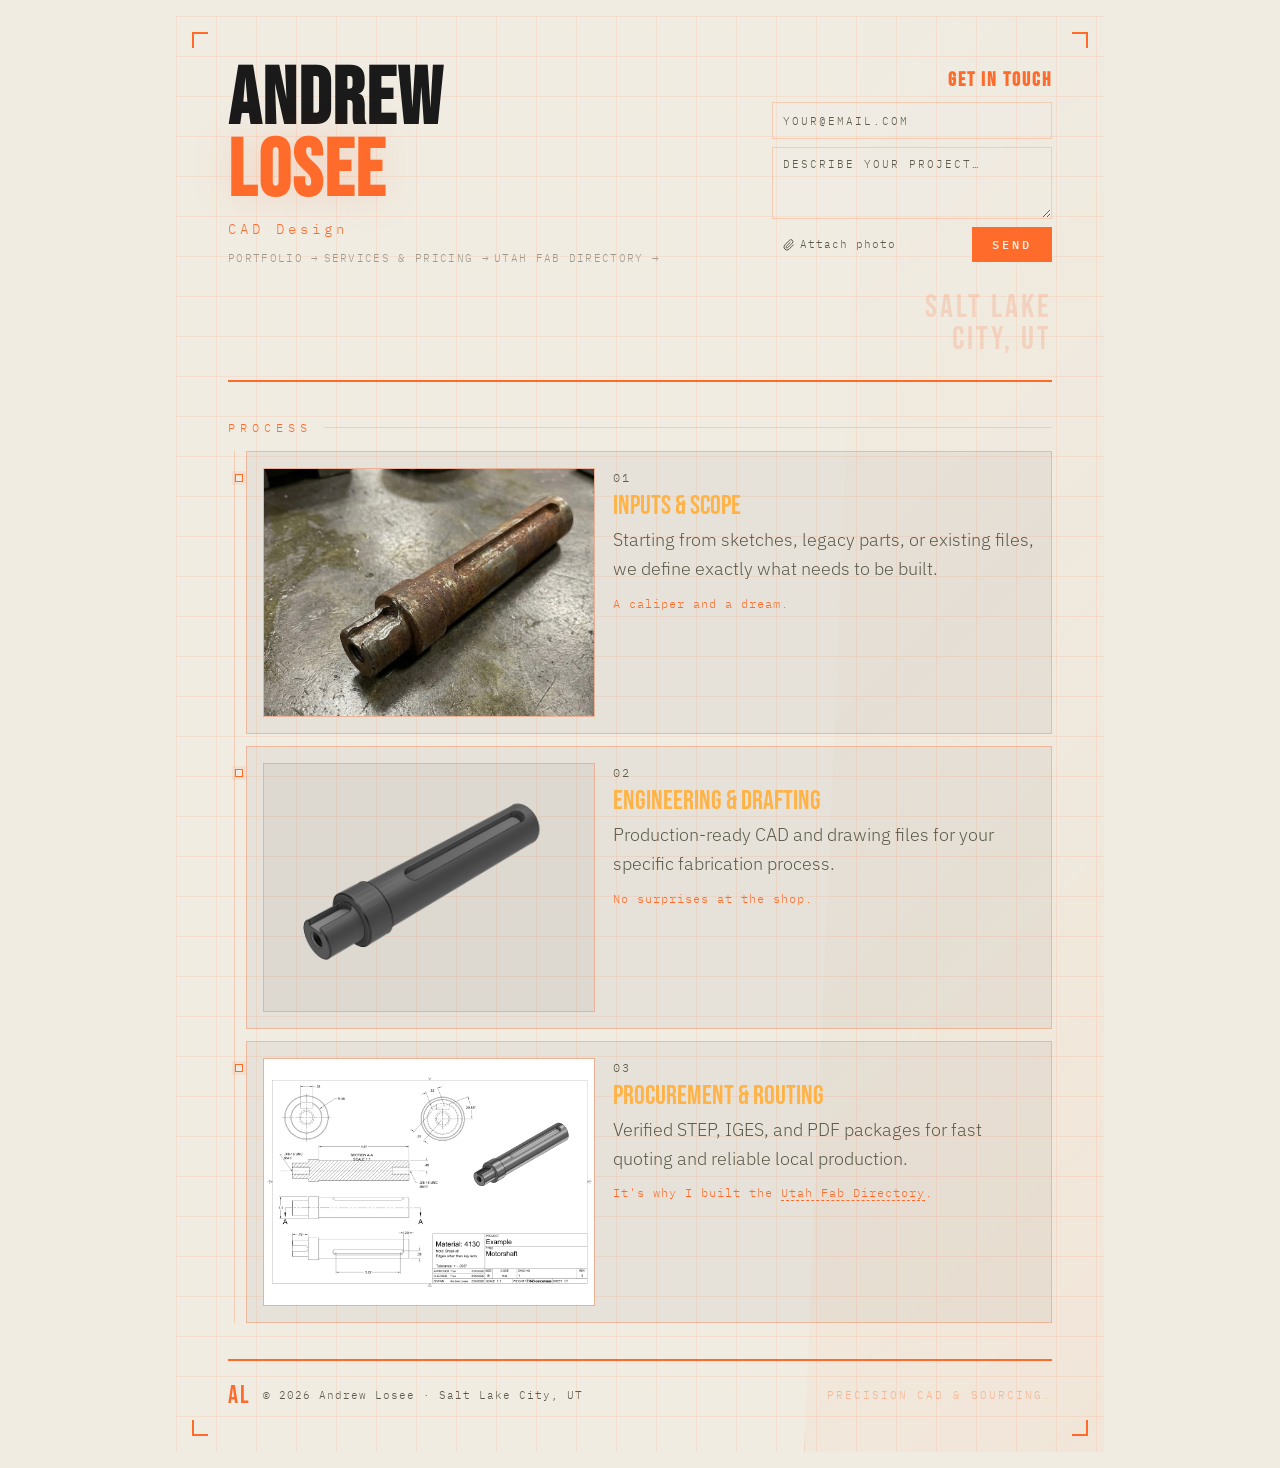
==== docs/index.html @ 6720c411 "Description change no...." ====
<!DOCTYPE html>
<html lang="en">
<head>
  <meta charset="UTF-8">
  <meta name="viewport" content="width=device-width, initial-scale=1.0">

  <!-- SEO -->
  <title>Andrew Losee | CAD Design & Utah Fab Directory – Salt Lake City, UT</title>
  <meta name="description" content="CAD design and reverse engineering services in Salt Lake City, UT - plus the Utah Fabrication Directory, a searchable index of Utah machine shops, welders, laser cutters, and specialty fabricators.">
  <meta name="keywords" content="CAD design, Fusion 360, reverse engineering, blueprint, machinist, fabrication, Salt Lake City, Utah, Utah fabrication directory, machine shops Utah, laser cutting Utah, welding Utah">

  <!-- Open Graph -->
  <meta property="og:title" content="Andrew Losee | CAD Design & Utah Fab Directory">
  <meta property="og:description" content="CAD drafting services in Salt Lake City - napkin sketch to production-ready files. Also home of the Utah Fabrication Directory: machine shops, welders, laser cutters, and more across Utah.">
  <meta property="og:type" content="website">
  <meta property="og:url" content="https://utahfabdirectory.com">
  <meta property="og:image" content="https://utahfabdirectory.com/og-preview.png">

  <!-- Crosshair favicon (inline SVG, no extra file needed) -->
  <link rel="icon" href="data:image/svg+xml,<svg xmlns='http://www.w3.org/2000/svg' viewBox='0 0 32 32'><rect width='32' height='32' fill='%230d1117'/><circle cx='16' cy='16' r='10' fill='none' stroke='%23ff6b2b' stroke-width='1.5'/><line x1='16' y1='2' x2='16' y2='30' stroke='%23ff6b2b' stroke-width='1'/><line x1='2' y1='16' x2='30' y2='16' stroke='%23ff6b2b' stroke-width='1'/><circle cx='16' cy='16' r='2' fill='%23ff6b2b'/></svg>">

  <!-- Fonts -->
  <link rel="preconnect" href="https://fonts.googleapis.com">
  <link rel="preconnect" href="https://fonts.gstatic.com" crossorigin>
  <link href="https://fonts.googleapis.com/css2?family=Bebas+Neue&family=IBM+Plex+Mono:wght@400;600&family=IBM+Plex+Sans:ital,wght@0,300;0,400;0,600;1,300&family=Share+Tech+Mono&family=Barlow:wght@300;400;600&display=swap" rel="stylesheet">

  <!-- Stylesheets -->
  <link rel="stylesheet" href="css/base.css">
  <link rel="stylesheet" href="css/styles.css">
</head>
<body>

  <!-- ── LIGHTBOX ── -->
  <div class="lightbox" id="lightbox" role="dialog" aria-label="Portfolio image viewer" aria-modal="true">
    <button class="lightbox-close" onclick="closeLightbox()">[ CLOSE ]</button>
    <button class="lightbox-arrow lightbox-prev" onclick="navigateLightbox(-1)" aria-label="Previous image">&#8249;</button>
    <img id="lightbox-img" src="" alt="">
    <button class="lightbox-arrow lightbox-next" onclick="navigateLightbox(1)" aria-label="Next image">&#8250;</button>
    <div class="lightbox-label" id="lightbox-label"></div>
  </div>

  <!-- ── PAGE WRAPPER ── -->
  <div class="page-wrap">


    <div class="flyer">
      <!-- Background decoration -->
      <div class="bg-grid"></div>
      <div class="accent-bar"></div>
      <div class="corner tl"></div>
      <div class="corner tr"></div>
      <div class="corner bl"></div>
      <div class="corner br"></div>

      <!-- ── HEADER ── -->
      <header class="header">
        <div class="name-block">
          <h1>Andrew<br><span>Losee</span></h1>
          <div class="tagline">CAD Design</div>
          <a href="portfolio.html" class="pricing-nav-link">Portfolio &#8594;</a>
          <a href="pricing.html" class="pricing-nav-link">Services &amp; Pricing &#8594;</a>
          <a href="direct.html" class="pricing-nav-link">Utah Fab Directory &#8594;</a>
        </div>
        <div class="header-contact">
          <h4>Get In Touch</h4>
          <form id="contactForm" class="contact-form" novalidate>
            <div class="cf-row">
              <input type="email" id="cfEmail" class="cf-input" placeholder="your@email.com" required autocomplete="email">
            </div>
            <div class="cf-row">
              <textarea id="cfMessage" class="cf-input cf-textarea" placeholder="Describe your project…" rows="3" required maxlength="1000"></textarea>
            </div>
            <div class="cf-row cf-row--split">
              <label class="cf-file-label" id="cfFileLabel">
                <svg width="12" height="12" viewBox="0 0 24 24" fill="none" stroke="currentColor" stroke-width="2"><path d="M21.44 11.05l-9.19 9.19a6 6 0 01-8.49-8.49l9.19-9.19a4 4 0 015.66 5.66l-9.2 9.19a2 2 0 01-2.83-2.83l8.49-8.48"/></svg>
                <span id="cfFileName">Attach photo</span>
                <input type="file" id="cfFile" accept="image/*" class="sr-only">
              </label>
              <button type="submit" class="cf-submit" id="cfSubmitBtn">SEND</button>
            </div>
            <div class="cf-feedback" id="cfFeedback"></div>
          </form>
          <div id="quoteConfirmation" class="quote-confirmation" style="display:none">
            <div class="quote-msg">Project brief received. I will review the scope and provide a formal quote within 24 hours.</div>
            <p class="quote-deposit-note">Once we agree on scope and price, pay your deposit securely below.</p>
            <a href="https://paypal.me/UtahFabDirectory?country.x=US&amp;locale.x=en_US" target="_blank" rel="noopener noreferrer" class="quote-paypal-btn">Pay Deposit via PayPal</a>
            <button type="button" class="quote-reset-btn" id="quoteResetBtn">← SEND ANOTHER MESSAGE</button>
          </div>
          <div class="header-location">SALT LAKE<br>CITY, UT</div>
        </div>
      </header>

      <!-- ── PROCESS ── -->
      <section class="process-portfolio-section">
        <div class="section-label">Process</div>
        <div class="timeline">

          <article class="timeline-step">
            <div class="timeline-media thumb" onclick="openLightbox(this)" data-label="INTAKE · Rusty Driveshaft">
              <img src="assets/rusty driveshaft.png" alt="Rusty driveshaft on a workbench" loading="lazy">
              <div class="thumb-overlay">[ VIEW ]</div>
            </div>
            <div class="timeline-content">
              <div class="step-num">01</div>
              <div class="step-title">Inputs &amp; Scope</div>
              <div class="step-desc">Starting from sketches, legacy parts, or existing files, we define exactly what needs to be built.</div>
              <div class="step-caption">A caliper and a dream.</div>
            </div>
          </article>

          <article class="timeline-step">
            <div class="timeline-media thumb" onclick="openLightbox(this)" data-label="MODEL · Render">
              <img src="assets/Render.png" alt="CAD render of a driveshaft" loading="lazy">
              <div class="thumb-overlay">[ VIEW ]</div>
            </div>
            <div class="timeline-content">
              <div class="step-num">02</div>
              <div class="step-title">Engineering &amp; Drafting</div>
              <div class="step-desc">Production-ready CAD and drawing files for your specific fabrication process.</div>
              <div class="step-caption">No surprises at the shop.</div>
            </div>
          </article>

          <article class="timeline-step">
            <div class="timeline-media thumb" onclick="openLightbox(this)" data-label="OUTPUT · Blueprint">
              <img src="assets/Driveshaft blueprint.png" alt="Blueprint drawing of the driveshaft" loading="lazy">
              <div class="thumb-overlay">[ VIEW ]</div>
            </div>
            <div class="timeline-content">
              <div class="step-num">03</div>
              <div class="step-title">Procurement &amp; Routing</div>
              <div class="step-desc">Verified STEP, IGES, and PDF packages for fast quoting and reliable local production.</div>
              <div class="step-caption">It's why I built the <a href="direct.html" class="inline-link">Utah Fab Directory</a>.</div>
            </div>
          </article>

        </div>
      </section>

      <!-- ── FOOTER / CONTACT ── -->
      <footer class="footer">
        <div class="footer-sig">
          <span class="footer-initials">AL</span>
          <span class="footer-copy">&copy; 2026 Andrew Losee &middot; Salt Lake City, UT</span>
        </div>
        <div class="footer-tagline">Precision CAD &amp; Sourcing.</div>
      </footer>

    </div><!-- end .flyer -->
  </div><!-- end .page-wrap -->

  <!-- Supabase JS client -->
  <script defer src="https://cdn.jsdelivr.net/npm/@supabase/supabase-js@2/dist/umd/supabase.min.js"></script>
  <!-- Script loads last so DOM is ready -->
  <script type="module" src="js/modules/script.js"></script>

</body>
</html>
---- docs/css/base.css ----
/* ═══════════════════════════════════════════════════════════════════════
   BASE.CSS — Shared foundation for entire Utah Fab project
   Loaded FIRST on every page. Page-specific sheets override as needed.
   ═══════════════════════════════════════════════════════════════════════ */

/* ── CSS RESET ───────────────────────────────────────────────────────── */
*, *::before, *::after {
  box-sizing: border-box;
  margin: 0;
  padding: 0;
  border-radius: 0 !important;
}

html {
  scroll-behavior: smooth;
}

img, picture, video, canvas, svg {
  display: block;
  max-width: 100%;
}

input, button, textarea, select {
  font: inherit;
}

select {
  background: var(--bg-deep);
  border: 1px solid var(--border-neutral);
  border-radius: var(--radius);
  color: var(--text-main);
  font-family: var(--font-mono);
  font-size: 0.8rem;
  padding: 8px 28px 8px 12px;  /* right padding reserves space for custom arrow */
  outline: none;
  cursor: pointer;
  transition: border-color 0.2s;
  appearance: none;
  -webkit-appearance: none;
  background-image: url("data:image/svg+xml,%3Csvg xmlns='http://www.w3.org/2000/svg' width='10' height='6' viewBox='0 0 10 6'%3E%3Cpath d='M0 0l5 6 5-6z' fill='%238a8a7a'/%3E%3C/svg%3E");
  background-repeat: no-repeat;
  background-position: right 10px center;
}
select:focus {
  border-color: var(--brand-orange-dim);
  outline: 2px solid var(--brand-orange-dim);
  outline-offset: 2px;
}

/* ── DESIGN TOKENS ───────────────────────────────────────────────────── */
:root {
  /* Brand palette */
  --brand-orange:      #ff6b2b;   /* Vibrant orange — portfolio accent     */
  --brand-orange-dim:  #e8500a;   /* De-saturated — directory / admin      */
  --brand-amber:       #f0a500;   /* Secondary warm — highlights, badges   */
  --brand-amber-light: #ffb347;   /* Lighter amber — step titles           */

  /* Backgrounds */
  --bg-dark:           #0d1117;   /* Deep blue-black (portfolio)           */
  --bg-deep:           #0f0f0f;   /* Near-black (directory / admin)        */
  --bg-surface:        #181818;   /* Card / header surface                 */
  --bg-surface-alt:    #222222;   /* Hover / alternate surface             */

  /* Text */
  --text-main:         #e8e4da;   /* Primary readable text                 */
  --text-bright:       #f0ebe0;   /* High-emphasis headings                */
  --text-muted:        #8a8a7a;   /* Secondary / label text                */
  --text-dim:          #7a7672;   /* Tertiary — timestamps, hints          */

  /* Borders */
  --border-color:      rgba(255, 107, 43, 0.22);  /* Warm subtle border  */
  --border-neutral:    #2e2e2e;   /* Neutral dark divider                  */

  /* Semantic */
  --danger:            #d63031;
  --success:           #00b894;

  /* Misc */
  --tag-bg:            #1e1e1e;
  --radius:            0;

  /* Fonts */
  --font-title:  'Bebas Neue', sans-serif;
  --font-mono:   'IBM Plex Mono', 'Share Tech Mono', monospace;
  --font-body:   'IBM Plex Sans', 'Barlow', sans-serif;

  /* Grid decoration */
  --grid-color:  rgba(255, 107, 43, 0.07);
}

/* ── GLOBAL BASE STYLES ──────────────────────────────────────────────── */
body {
  font-family: var(--font-body);
  background: var(--bg-deep);
  color: var(--text-main);
  min-height: 100vh;
  min-height: 100dvh;
  line-height: 1.6;
  font-weight: 300;
  -webkit-font-smoothing: antialiased;
}

::selection {
  background: rgba(255, 107, 43, 0.3);
  color: var(--text-bright);
}

a {
  color: inherit;
  text-decoration: none;
}

/* ── SCROLLBAR ───────────────────────────────────────────────────────── */
/* Chromium / Safari */
::-webkit-scrollbar       { width: 6px; height: 6px; }
::-webkit-scrollbar-track { background: var(--bg-deep); }
::-webkit-scrollbar-thumb { background: var(--border-neutral); border-radius: 0; }
::-webkit-scrollbar-thumb:hover { background: var(--brand-orange-dim); }
/* Firefox */
html {
  scrollbar-width: thin;
  scrollbar-color: var(--border-neutral) var(--bg-deep);
}

/* ── SHARED ENGINEERING DECORATIONS ──────────────────────────────────── */
.bg-grid {
  position: absolute; inset: 0;
  background-image:
    linear-gradient(rgba(255,107,43,0.06) 1px, transparent 1px),
    linear-gradient(90deg, rgba(255,107,43,0.06) 1px, transparent 1px);
  background-size: 40px 40px;
  pointer-events: none;
  z-index: 0;
}

.corner { position: absolute; width: 16px; height: 16px; pointer-events: none; z-index: 2; }
.corner.tl { top: 16px; left: 16px; border-top: 2px solid var(--brand-orange); border-left: 2px solid var(--brand-orange); }
.corner.tr { top: 16px; right: 16px; border-top: 2px solid var(--brand-orange); border-right: 2px solid var(--brand-orange); }
.corner.bl { bottom: 16px; left: 16px; border-bottom: 2px solid var(--brand-orange); border-left: 2px solid var(--brand-orange); }
.corner.br { bottom: 16px; right: 16px; border-bottom: 2px solid var(--brand-orange); border-right: 2px solid var(--brand-orange); }

.section-label {
  font-family: var(--font-mono);
  font-size: 12px;
  color: var(--brand-orange);
  letter-spacing: 5px;
  text-transform: uppercase;
  margin-bottom: 14px;
  display: flex;
  align-items: center;
  gap: 12px;
}
.section-label::after {
  content: '';
  flex: 1;
  height: 1px;
  background: rgba(255,107,43,0.25);
}

.ref-tag {
  position: absolute; bottom: 18px; left: 50%;
  transform: translateX(-50%);
  font-family: var(--font-mono);
  font-size: 11px;
  color: rgba(255,107,43,0.3);
  letter-spacing: 3px;
  white-space: nowrap;
  pointer-events: none;
}

/* ── ENTRANCE ANIMATIONS ─────────────────────────────────────────────── */
@keyframes revealUp {
  from { opacity: 0; transform: translateY(24px); }
  to   { opacity: 1; transform: translateY(0); }
}

@keyframes revealFade {
  from { opacity: 0; }
  to   { opacity: 1; }
}

@media (prefers-reduced-motion: reduce) {
  *, *::before, *::after {
    animation-duration: 0.01ms !important;
    animation-iteration-count: 1 !important;
    transition-duration: 0.01ms !important;
  }
}

/* ── UTILITY CLASSES ─────────────────────────────────────────────────── */
.hidden  { display: none !important; }
.sr-only {
  position: absolute; width: 1px; height: 1px;
  padding: 0; margin: -1px; overflow: hidden;
  clip-path: inset(50%); border: 0;
}
---- docs/css/styles.css ----
/* ═══════════════════════════════════════════════════════════════════════
   STYLES.CSS — Portfolio page (index.html)
   Requires: base.css loaded first
   ═══════════════════════════════════════════════════════════════════════ */

/* ── PAGE-SPECIFIC OVERRIDES ── */
:root {
  /* Portfolio uses the blue-black bg and vibrant orange */
  --iron: var(--bg-dark);
  --orange: var(--brand-orange);
  --amber: var(--brand-amber-light);
  --light: var(--text-main);
  --muted: var(--text-muted);
  --radius: 0;
  --card-bg: rgba(255, 255, 255, 0.03);
  --card-border: var(--border-color);

  /* ── TYPE SCALE ── */
  --fs-xs: 11px;
  --fs-sm: 12px;
  --fs-base: 14px;
  --fs-md: 15px;
  --fs-lg: 18px;
  --fs-xl: 20px;
  --fs-2xl: 22px;
  --fs-3xl: 25px;
  --fs-4xl: 27px;
  --fs-5xl: 32px;
  --fs-hero: clamp(52px, 8vw, 80px);
}

/* ── LIGHT / BLUEPRINT MODE ── */
body.light-mode {
  --iron: #f0ece2;
  --light: #1a1a1a;
  --muted: #5a5a4a;
  --card-bg: rgba(0, 0, 0, 0.04);
  --card-border: rgba(255, 107, 43, 0.35);
  --grid-color: rgba(255, 107, 43, 0.1);
}

body {
  background: var(--iron);
  color: var(--light);
  font-family: var(--font-body);
  transition:
    background 0.3s,
    color 0.3s;
}

/* System preference fallback */
@media (prefers-color-scheme: light) {
  body:not(.dark-mode) {
    --iron: #f0ece2;
    --light: #1a1a1a;
    --muted: #5a5a4a;
    --card-bg: rgba(0, 0, 0, 0.04);
    --card-border: rgba(255, 107, 43, 0.35);
    --grid-color: rgba(255, 107, 43, 0.1);
  }
}

/* ── LAYOUT ── */
.page-wrap {
  max-width: 960px;
  margin: 0 auto;
  padding: 16px;
}

.flyer {
  position: relative;
  overflow: hidden;
  padding: 48px 52px 44px;
}

/* Lift all non-decorative children above .bg-grid (z-index: 0) in one rule */
.flyer > *:not(.bg-grid):not(.accent-bar):not(.corner) {
  position: relative;
  z-index: 1;
}

/* ── BACKGROUND & DECORATION ── */
/* bg-grid: base.css provides defaults; portfolio uses --grid-color */
.bg-grid {
  background-image:
    linear-gradient(var(--grid-color) 1px, transparent 1px),
    linear-gradient(90deg, var(--grid-color) 1px, transparent 1px);
}

.accent-bar {
  position: absolute;
  top: 0;
  right: 0;
  width: 300px;
  height: 100%;
  background: linear-gradient(135deg, transparent, rgba(255, 107, 43, 0.05));
  border-left: 1px solid rgba(255, 107, 43, 0.15);
  clip-path: polygon(60px 0, 100% 0, 100% 100%, 0 100%);
  pointer-events: none;
}

/* Portfolio overrides corners to use local --orange alias */
.corner.tl {
  border-color: var(--orange);
}
.corner.tr {
  border-color: var(--orange);
}
.corner.bl {
  border-color: var(--orange);
}
.corner.br {
  border-color: var(--orange);
}

.ref-tag {
  font-size: var(--fs-xs);
}

/* ── HEADER ── */
.header {
  display: flex;
  justify-content: space-between;
  align-items: flex-start;
  border-bottom: 2px solid var(--orange);
  padding-bottom: 24px;
  margin-bottom: 36px;
  position: relative;
  animation: revealUp 0.7s ease-out both;
}

.name-block h1 {
  font-family: var(--font-title);
  font-size: var(--fs-hero);
  line-height: 0.9;
  letter-spacing: 2px;
  color: var(--light);
}
.name-block h1 span {
  color: var(--orange);
  text-shadow: 0 0 40px rgba(255, 107, 43, 0.2);
}

.tagline {
  font-family: var(--font-mono);
  font-size: var(--fs-base);
  color: var(--orange);
  letter-spacing: 4px;
  margin-top: 10px;
}

.badge {
  background: var(--orange);
  color: var(--bg-dark);
  font-family: var(--font-title);
  font-size: var(--fs-lg);
  letter-spacing: 2px;
  padding: 6px 14px;
  border-radius: var(--radius);
  white-space: nowrap;
  flex-shrink: 0;
}

.header-contact {
  display: flex;
  flex-direction: column;
  align-items: flex-end;
  gap: 6px;
  text-align: right;
}

.header-contact h4 {
  font-family: var(--font-title);
  font-size: var(--fs-xl);
  letter-spacing: 2px;
  color: var(--orange);
}

.header-location {
  font-family: var(--font-title);
  font-size: var(--fs-5xl);
  color: rgba(255, 107, 43, 0.18);
  letter-spacing: 3px;
  line-height: 1;
}

/* ── SECTION LABELS ── */
/* section-label base in base.css; portfolio overrides font-size + color */
.section-label {
  font-size: var(--fs-sm);
  color: var(--orange);
}

/* ── PROCESS + PORTFOLIO ── */
.process-portfolio-section {
  margin-bottom: 36px;
  position: relative;
  animation: revealUp 0.7s 0.15s ease-out both;
}

.timeline {
  position: relative;
  display: grid;
  gap: 12px;
  padding-left: 18px;
}
.timeline::before {
  content: "";
  position: absolute;
  left: 6px;
  top: 0;
  bottom: 0;
  width: 1px;
  background: rgba(255, 107, 43, 0.25);
}

.timeline-step {
  position: relative;
  display: grid;
  grid-template-columns: 1.1fr 1.4fr;
  gap: 18px;
  padding: 16px;
  border: 1px solid var(--card-border);
  background: var(--card-bg);
  transition: transform 0.25s ease, border-color 0.25s ease, box-shadow 0.25s ease;
}
.timeline-step:hover {
  transform: translateY(-2px);
  border-color: rgba(255, 107, 43, 0.4);
  box-shadow: 0 4px 24px rgba(255, 107, 43, 0.06);
}
.timeline-step::before {
  content: "";
  position: absolute;
  left: -12px;
  top: 22px;
  width: 8px;
  height: 8px;
  border-radius: 0;
  background: var(--iron);
  border: 1px solid var(--orange);
  box-shadow: 0 0 0 3px rgba(255, 107, 43, 0.08);
}

.timeline-content .step-num {
  font-family: var(--font-mono);
  font-size: var(--fs-sm);
  color: var(--muted);
  letter-spacing: 2px;
  margin-bottom: 6px;
}
.timeline-content .step-title {
  font-family: var(--font-title);
  font-size: var(--fs-4xl);
  color: var(--amber);
  line-height: 1;
  margin-bottom: 6px;
}
.timeline-content .step-desc {
  font-size: var(--fs-lg);
  color: var(--muted);
  line-height: 1.6;
  font-weight: 300;
}
.timeline-content .inline-link {
  color: var(--orange);
  text-decoration: none;
  border-bottom: 1px dashed var(--orange);
  transition:
    color 0.15s,
    border-color 0.15s;
}
.timeline-content .inline-link:hover {
  color: #fff;
  border-bottom-color: #fff;
}
.timeline-content .step-caption {
  margin-top: 10px;
  font-family: var(--font-mono);
  font-size: var(--fs-sm);
  color: var(--orange);
  letter-spacing: 1px;
}

.thumb {
  aspect-ratio: 4/3;
  border: 1px solid var(--card-border);
  background: var(--card-bg);
  cursor: pointer;
  position: relative;
  overflow: hidden;
  display: flex;
  align-items: center;
  justify-content: center;
  transition: border-color 0.2s;
}
.thumb:hover {
  border-color: var(--orange);
}
.thumb:hover .thumb-overlay {
  opacity: 1;
}

.thumb img {
  width: 100%;
  height: 100%;
  object-fit: cover;
  display: block;
  transition: transform 0.3s ease;
}
.thumb:hover img {
  transform: scale(1.03);
}

.thumb-placeholder {
  font-family: var(--font-mono);
  font-size: var(--fs-xs);
  color: var(--muted);
  letter-spacing: 2px;
  text-align: center;
  padding: 8px;
  line-height: 2;
}

.thumb-overlay {
  position: absolute;
  inset: 0;
  background: rgba(255, 107, 43, 0.15);
  display: flex;
  align-items: center;
  justify-content: center;
  opacity: 0;
  transition: opacity 0.2s;
  font-family: var(--font-mono);
  font-size: var(--fs-xs);
  color: var(--orange);
  letter-spacing: 2px;
}

/* ── LIGHTBOX ── */
.lightbox {
  display: none;
  position: fixed;
  inset: 0;
  background: rgba(0, 0, 0, 0.92);
  z-index: 1000;
  align-items: center;
  justify-content: center;
  flex-direction: column;
  gap: 16px;
}
.lightbox.open {
  display: flex;
}
.lightbox img {
  max-width: 90vw;
  max-height: 80vh;
  object-fit: contain;
  border: 1px solid var(--orange);
}
.lightbox-close {
  font-family: var(--font-mono);
  font-size: var(--fs-base);
  color: var(--orange);
  letter-spacing: 3px;
  cursor: pointer;
  background: none;
  border: 1px solid var(--orange);
  padding: 8px 20px;
}
.lightbox-close:focus {
  outline: 2px solid var(--orange);
  outline-offset: 2px;
}
.lightbox-label {
  font-family: var(--font-mono);
  font-size: var(--fs-sm);
  color: var(--muted);
  letter-spacing: 2px;
}

/* Lightbox prev / next arrows */
.lightbox-arrow {
  position: fixed;
  top: 50%;
  transform: translateY(-50%);
  background: rgba(255, 107, 43, 0.08);
  border: 1px solid rgba(255, 107, 43, 0.3);
  color: var(--orange);
  font-size: 2.5rem;
  line-height: 1;
  padding: 12px 16px;
  cursor: pointer;
  z-index: 1001;
  transition:
    background 0.2s,
    border-color 0.2s;
}
.lightbox-arrow:hover {
  background: rgba(255, 107, 43, 0.18);
  border-color: var(--orange);
}
.lightbox-arrow:focus {
  outline: 2px solid var(--orange);
  outline-offset: 2px;
}
.lightbox-prev {
  left: 1rem;
}
.lightbox-next {
  right: 1rem;
}

/* ── CAPABILITIES GRID ── */
.caps-grid {
  display: grid;
  grid-template-columns: repeat(4, 1fr);
  gap: 10px;
  margin-bottom: 16px;
}
.caps-card {
  border: 1px solid rgba(255,255,255,0.1);
  padding: 14px 16px;
  background: rgba(255,255,255,0.03);
  transition: transform 0.25s ease, border-color 0.25s ease;
}
.caps-card:hover {
  transform: translateY(-2px);
  border-color: rgba(255, 107, 43, 0.35);
}
.caps-card--featured {
  border-color: var(--orange);
  background: rgba(255,107,43,0.06);
}
.caps-card-label {
  font-family: var(--font-mono);
  font-size: 9px;
  letter-spacing: 2px;
  color: var(--orange);
  margin-bottom: 10px;
  text-transform: uppercase;
}
.caps-list {
  list-style: none;
  padding: 0;
  margin: 0;
  display: flex;
  flex-direction: column;
  gap: 6px;
}
.caps-item {
  font-family: var(--font-mono);
  font-size: var(--fs-xs);
  color: var(--muted);
  letter-spacing: 0.5px;
  padding-left: 10px;
  position: relative;
}
.caps-item::before {
  content: '';
  position: absolute;
  left: 0;
  top: 50%;
  transform: translateY(-50%);
  width: 4px;
  height: 1px;
  background: var(--muted);
}
.caps-item--primary {
  color: var(--light);
  font-weight: 600;
}
.caps-item--primary::before {
  background: var(--orange);
  width: 5px;
}
.caps-portfolio-link {
  text-align: right;
}
.caps-view-btn {
  font-family: var(--font-mono);
  font-size: var(--fs-xs);
  letter-spacing: 2px;
  color: var(--orange);
  text-decoration: none;
  text-transform: uppercase;
  transition: opacity 0.2s;
}
.caps-view-btn:hover { opacity: 0.7; }

/* ── VALUE PROPOSITION ── */
.value-prop-section {
  margin-bottom: 36px;
  position: relative;
  animation: revealUp 0.7s 0.3s ease-out both;
}

/* Collapsible toggle label */
.section-label--toggle {
  display: flex;
  align-items: center;
  gap: 6px;
  cursor: pointer;
  background: none;
  border: none;
  padding: 0;
  -webkit-appearance: none;
  appearance: none;
  font: inherit;
  user-select: none;
}
.section-chevron {
  transition: transform 0.25s ease;
  opacity: 0.5;
  flex-shrink: 0;
}
.section-label--toggle[aria-expanded="false"] .section-chevron {
  transform: rotate(-90deg);
}

.value-prop-grid {
  display: grid;
  grid-template-columns: 1fr 1fr;
  gap: 12px;
  /* Collapse animation */
  max-height: 800px;
  overflow: hidden;
  transition: max-height 0.35s ease, opacity 0.3s ease;
  opacity: 1;
}
.value-prop-grid.collapsed {
  max-height: 0;
  opacity: 0;
}
.value-prop-card {
  border: 1px solid var(--card-border);
  background: var(--card-bg);
  padding: 28px 24px 24px;
  position: relative;
  transition: transform 0.25s ease, border-color 0.25s ease, box-shadow 0.25s ease;
}
.value-prop-card:hover {
  transform: translateY(-2px);
  box-shadow: 0 6px 28px rgba(255, 107, 43, 0.06);
}
.value-prop-card::before {
  content: "";
  position: absolute;
  top: 0;
  left: 0;
  width: 3px;
  height: 100%;
}
.value-prop-card--do::before   { background: var(--orange); }
.value-prop-card--floor::before { background: var(--orange); opacity: 0.6; }
.value-prop-card--do    { border-color: rgba(255, 107, 43, 0.25); }
.value-prop-card--floor { border-color: rgba(255, 107, 43, 0.15); }

.value-prop-icon {
  font-size: var(--fs-xl);
  color: var(--orange);
  margin-bottom: 10px;
  line-height: 1;
}
.value-prop-card--floor .value-prop-icon {
  color: var(--orange);
  opacity: 0.7;
}

/* Credential tags row */
.value-prop-creds {
  display: flex;
  flex-wrap: wrap;
  gap: 6px;
  margin-bottom: 14px;
}
.cred-tag {
  font-family: var(--font-mono);
  font-size: 9px;
  letter-spacing: 1.5px;
  text-transform: uppercase;
  color: var(--orange);
  border: 1px solid rgba(255, 107, 43, 0.3);
  padding: 4px 10px;
  white-space: nowrap;
  transition: border-color 0.2s, background 0.2s;
}
.cred-tag:hover {
  border-color: var(--orange);
  background: rgba(255, 107, 43, 0.06);
}
.value-prop-title {
  font-family: var(--font-title);
  font-size: var(--fs-3xl);
  letter-spacing: 1px;
  color: var(--light);
  line-height: 1.1;
  margin-bottom: 10px;
}
.value-prop-desc {
  font-size: var(--fs-md);
  color: var(--muted);
  line-height: 1.65;
  font-weight: 300;
  margin-bottom: 14px;
}
.value-prop-list {
  list-style: none;
  padding: 0;
  margin: 0;
  display: flex;
  flex-direction: column;
  gap: 6px;
}
.value-prop-list li {
  font-family: var(--font-mono);
  font-size: var(--fs-xs);
  color: var(--muted);
  letter-spacing: 0.5px;
  padding-left: 14px;
  position: relative;
}
.value-prop-list li::before {
  content: "▹";
  position: absolute;
  left: 0;
  color: var(--orange);
  font-size: var(--fs-xs);
}

/* Flow diagram (Your Idea → My CAD Files → Their Machine) */
.value-prop-flow {
  display: flex;
  align-items: center;
  gap: 10px;
  flex-wrap: wrap;
  margin-top: 8px;
}
.flow-step {
  font-family: var(--font-mono);
  font-size: var(--fs-sm);
  letter-spacing: 1px;
  color: var(--muted);
  padding: 6px 14px;
  border: 1px solid rgba(255, 255, 255, 0.1);
  background: rgba(255, 255, 255, 0.02);
  white-space: nowrap;
}
.flow-step--me {
  color: var(--orange);
  border-color: rgba(255, 107, 43, 0.4);
  background: rgba(255, 107, 43, 0.06);
  font-weight: 600;
}
.flow-arrow {
  font-size: var(--fs-lg);
  color: rgba(255, 107, 43, 0.35);
  line-height: 1;
}

/* ── 3D VIEWER ── */
.viewer-3d-wrap {
  margin-bottom: 20px;
  border: 1px solid var(--card-border);
  background: var(--card-bg);
  overflow: hidden;
}
.viewer-3d-wrap--full {
  margin-bottom: 28px;
}
.viewer-3d-label {
  display: flex;
  align-items: center;
  gap: 10px;
  padding: 10px 16px;
  border-bottom: 1px solid var(--card-border);
}
.viewer-3d-tag {
  font-family: var(--font-mono);
  font-size: 9px;
  letter-spacing: 2px;
  text-transform: uppercase;
  color: var(--bg-dark);
  background: var(--orange);
  padding: 2px 8px;
  font-weight: 600;
}
.viewer-3d-title {
  font-family: var(--font-mono);
  font-size: var(--fs-sm);
  color: var(--light);
  letter-spacing: 0.5px;
}
.viewer-3d-container {
  position: relative;
  width: 100%;
  aspect-ratio: 16 / 9;
  background: #000;
}
.viewer-3d-container--large {
  aspect-ratio: 16 / 10;
}
.viewer-3d-frame {
  position: absolute;
  inset: 0;
  width: 100%;
  height: 100%;
  border: none;
}
.viewer-3d-hint {
  font-family: var(--font-mono);
  font-size: var(--fs-xs);
  letter-spacing: 1px;
  color: var(--muted);
  opacity: 0.5;
  text-align: center;
  padding: 8px 16px;
  margin: 0;
}

/* ── PORTFOLIO SHOWCASE (homepage) ── */
.portfolio-showcase-section {
  margin-bottom: 36px;
  position: relative;
  animation: revealUp 0.7s 0.45s ease-out both;
}

/* ── FILTER BAR (portfolio page, shown by JS when 2+ tags exist) ── */
.port-filter-bar {
  display: none;
  gap: 6px;
  flex-wrap: wrap;
  margin-bottom: 20px;
}
.port-filter-btn {
  font-family: var(--font-mono);
  font-size: var(--fs-xs);
  letter-spacing: 2px;
  text-transform: uppercase;
  background: transparent;
  border: 1px solid rgba(255, 255, 255, 0.1);
  color: var(--muted);
  padding: 6px 14px;
  cursor: pointer;
  transition: color 0.2s, border-color 0.2s, background 0.2s;
}
.port-filter-btn:hover {
  border-color: rgba(255, 107, 43, 0.4);
  color: var(--light);
}
.port-filter-btn.active {
  background: var(--orange);
  border-color: var(--orange);
  color: var(--bg-dark);
  font-weight: 600;
}

/* ── FULL PORTFOLIO GRID (portfolio page) ── */
.port-grid--full {
  grid-template-columns: repeat(3, 1fr);
}

/* ── INLINE 3D MODEL CARD ── */
.port-thumb--model {
  aspect-ratio: 4/3;
  overflow: hidden;
  background: #0d1117;
  border: 1px solid rgba(255,255,255,0.08);
  position: relative;
}
/* OV embedded viewer host */
.model-viewer-host {
  width: 100%;
  height: 100%;
  position: relative;
  opacity: 0;
  pointer-events: none;
  transition: opacity 0.2s ease;
}
.port-thumb--model.is-model-open .model-viewer-host {
  opacity: 1;
  pointer-events: auto;
}
.model-render-curtain {
  position: absolute;
  inset: 0;
  z-index: 1;
  display: grid;
  place-items: center;
  overflow: hidden;
  transition: opacity 0.2s ease;
}
.port-thumb--model.is-model-open .model-render-curtain {
  opacity: 0;
  pointer-events: none;
}
.model-render-thumb {
  width: 100%;
  height: 100%;
  object-fit: cover;
  display: block;
}
.model-toggle-btn {
  position: absolute;
  top: 8px;
  right: 8px;
  z-index: 6;
  border: 1px solid rgba(255, 255, 255, 0.35);
  background: rgba(13, 17, 23, 0.78);
  color: var(--light);
  font-family: var(--font-mono);
  font-size: 10px;
  letter-spacing: 1.5px;
  padding: 6px 12px;
  cursor: pointer;
  text-transform: none;
}
.model-toggle-btn:hover {
  border-color: var(--orange);
  color: var(--orange);
}
.model-fullscreen-btn {
  position: absolute;
  top: 6px;
  left: 6px;
  z-index: 3;
  border: 1px solid rgba(255, 255, 255, 0.25);
  background: rgba(13, 17, 23, 0.72);
  color: var(--light);
  font-family: var(--font-mono);
  font-size: 9px;
  letter-spacing: 1.5px;
  padding: 3px 7px;
  cursor: pointer;
  transition: border-color 0.2s ease, color 0.2s ease;
}
.model-fullscreen-btn:hover,
.model-fullscreen-btn.is-active {
  border-color: var(--orange);
  color: var(--orange);
}
.model-orbit-toast {
  position: absolute;
  left: 50%;
  bottom: 10px;
  transform: translateX(-50%) translateY(6px);
  opacity: 0;
  pointer-events: none;
  z-index: 7;
  font-family: var(--font-mono);
  font-size: 10px;
  letter-spacing: 1px;
  color: var(--light);
  background: rgba(13, 17, 23, 0.9);
  border: 1px solid rgba(255, 255, 255, 0.2);
  padding: 4px 10px;
  white-space: nowrap;
  transition: opacity 0.25s ease, transform 0.25s ease;
}
.model-orbit-toast.is-visible {
  opacity: 1;
  transform: translateX(-50%) translateY(0);
}
.port-thumb--model:fullscreen {
  width: 100vw;
  height: 100vh;
  aspect-ratio: auto;
}
.model-viewer-host canvas {
  display: block;
  width: 100% !important;
  height: 100% !important;
}
/* OV progress/loading text inherits site styling */
.model-viewer-host > div:not(:has(canvas)) {
  font-family: var(--font-mono);
  font-size: var(--fs-xs);
  letter-spacing: 1px;
  color: var(--muted);
  text-align: center;
  padding-top: 35%;
}
.model-viewer-fallback {
  display: flex;
  align-items: center;
  justify-content: center;
  width: 100%;
  height: 100%;
  font-family: var(--font-mono);
  font-size: var(--fs-xs);
  letter-spacing: 2px;
  color: var(--muted);
}
.port-model-frame {
  width: 100%;
  height: 100%;
  border: none;
  display: block;
}
.port-model-badge {
  display: none;
  position: absolute;
  top: 8px;
  right: 98px;
  font-family: var(--font-mono);
  font-size: 8px;
  letter-spacing: 1.5px;
  background: var(--orange);
  color: var(--bg-dark);
  padding: 2px 7px;
  font-weight: 600;
  pointer-events: none;
  z-index: 5;
}
/* Orbit-centre XYZ gizmo overlay (Fusion 360-style) */
.ov-pivot-gizmo {
  position: absolute;
  top: 0;
  left: 0;
  pointer-events: none;
  z-index: 2;
  opacity: 0;
  transition: opacity 0.1s ease;
}
.ov-pivot-gizmo.visible {
  opacity: 1;
}
/* 3D cards don't lift - the canvas needs stable pointer events */
.port-item--model:hover { transform: none; }

/* ── EMPTY STATE ── */
.port-empty {
  padding: 3rem 1rem;
  text-align: center;
}
.port-empty-label {
  font-family: var(--font-mono);
  font-size: var(--fs-sm);
  letter-spacing: 3px;
  color: var(--muted);
  text-transform: uppercase;
}

/* ── LOADING STATE ── */
.port-loading {
  text-align: center;
  padding: 3rem 1rem;
}
.port-loading-text {
  font-family: var(--font-mono);
  font-size: var(--fs-sm);
  letter-spacing: 3px;
  color: var(--muted);
  text-transform: uppercase;
  animation: revealFade 0.8s ease-out infinite alternate;
}

/* ── FOOTER ── */
.footer {
  border-top: 2px solid var(--orange);
  padding-top: 22px;
  display: flex;
  justify-content: space-between;
  align-items: center;
  flex-wrap: wrap;
  gap: 20px;
  position: relative;
  animation: revealFade 0.8s 0.6s ease-out both;
}

.footer-sig {
  display: flex;
  align-items: center;
  gap: 12px;
}

.footer-initials {
  font-family: var(--font-title);
  font-size: var(--fs-3xl);
  color: var(--orange);
  letter-spacing: 2px;
  line-height: 1;
}

.footer-copy {
  font-family: var(--font-mono);
  font-size: var(--fs-xs);
  color: var(--muted);
  letter-spacing: 1px;
}

.footer-tagline {
  font-family: var(--font-mono);
  font-size: var(--fs-xs);
  letter-spacing: 2px;
  text-transform: uppercase;
  color: rgba(255, 107, 43, 0.4);
}

.contact-block h4 {
  font-family: var(--font-title);
  font-size: var(--fs-3xl);
  letter-spacing: 2px;
  color: var(--orange);
  margin-bottom: 8px;
}
.contact-line {
  font-family: var(--font-mono);
  font-size: var(--fs-base);
  color: var(--muted);
  letter-spacing: 2px;
  line-height: 2.2;
  display: flex;
  align-items: center;
  gap: 8px;
}
.contact-line a {
  color: var(--light);
  text-decoration: none;
  transition: color 0.2s;
}
.contact-line a:hover {
  color: var(--orange);
}

.footer-actions {
  display: flex;
  flex-direction: column;
  gap: 8px;
  align-items: flex-end;
}

.btn-print {
  font-family: var(--font-mono);
  font-size: var(--fs-sm);
  letter-spacing: 2px;
  background: var(--orange);
  color: var(--bg-dark);
  border: none;
  padding: 10px 20px;
  cursor: pointer;
  text-transform: uppercase;
  transition: opacity 0.2s;
}
.btn-print:hover {
  opacity: 0.85;
}
.btn-print:focus {
  outline: 2px solid var(--orange);
  outline-offset: 2px;
}

/* ── CONTACT FORM ── */
.contact-form {
  display: flex;
  flex-direction: column;
  gap: 8px;
  width: 280px;
}

.cf-row {
  display: flex;
  gap: 8px;
}
.cf-row--split {
  display: flex;
  gap: 8px;
  align-items: center;
}

.cf-input {
  width: 100%;
  background: rgba(255, 255, 255, 0.04);
  border: 1px solid rgba(255, 107, 43, 0.25);
  border-radius: var(--radius);
  color: var(--light);
  font-family: var(--font-mono);
  font-size: var(--fs-sm);
  letter-spacing: 1px;
  padding: 8px 10px;
  outline: none;
  transition:
    border-color 0.2s,
    box-shadow 0.2s;
}
.cf-input:focus {
  border-color: var(--orange);
  box-shadow: 0 0 0 2px rgba(255, 107, 43, 0.12);
}
.cf-input::placeholder {
  color: var(--muted);
  font-size: var(--fs-xs);
  letter-spacing: 2px;
  text-transform: uppercase;
}
.cf-textarea {
  resize: vertical;
  min-height: 52px;
  line-height: 1.5;
}

.cf-file-label {
  display: inline-flex;
  align-items: center;
  gap: 5px;
  font-family: var(--font-mono);
  font-size: var(--fs-xs);
  letter-spacing: 1px;
  color: var(--muted);
  cursor: pointer;
  padding: 6px 10px;
  border: 1px solid rgba(255, 255, 255, 0.08);
  border-radius: var(--radius);
  transition:
    border-color 0.2s,
    color 0.2s;
  white-space: nowrap;
  overflow: hidden;
  text-overflow: ellipsis;
  max-width: 160px;
  flex-shrink: 1;
}
.cf-file-label:hover {
  border-color: var(--orange);
  color: var(--light);
}
.cf-file-label.has-file {
  color: var(--orange);
  border-color: rgba(255, 107, 43, 0.4);
}

.cf-submit {
  font-family: var(--font-mono);
  font-size: var(--fs-sm);
  letter-spacing: 3px;
  background: var(--orange);
  color: var(--iron);
  border: none;
  border-radius: var(--radius);
  padding: 8px 20px;
  cursor: pointer;
  text-transform: uppercase;
  font-weight: 600;
  transition:
    opacity 0.2s,
    background 0.2s;
  flex-shrink: 0;
  margin-left: auto;
}
.cf-submit:hover {
  opacity: 0.85;
}
.cf-submit:disabled {
  opacity: 0.5;
  cursor: not-allowed;
}

.cf-feedback {
  font-family: var(--font-mono);
  font-size: var(--fs-xs);
  letter-spacing: 1px;
  min-height: 1.4em;
  transition: opacity 0.3s;
}
.cf-feedback.success {
  color: #00b894;
}
.cf-feedback.error {
  color: #d63031;
}

/* ── QUOTE CONFIRMATION (post-submit) ── */
.quote-confirmation {
  width: 280px;
  text-align: left;
}
.quote-msg {
  font-family: var(--font-mono);
  font-size: var(--fs-xs);
  letter-spacing: 1px;
  color: #00b894;
  margin-bottom: 12px;
  line-height: 1.6;
}
.quote-deposit-note {
  font-family: var(--font-body);
  font-size: var(--fs-sm);
  color: var(--muted);
  font-weight: 300;
  line-height: 1.55;
  margin-bottom: 14px;
}
.quote-paypal-btn {
  display: inline-block;
  font-family: var(--font-mono);
  font-size: var(--fs-sm);
  letter-spacing: 3px;
  text-transform: uppercase;
  background: var(--orange);
  color: var(--iron);
  text-decoration: none;
  padding: 10px 24px;
  border-radius: var(--radius);
  font-weight: 600;
  transition: opacity 0.2s;
  margin-bottom: 10px;
  display: block;
}
.quote-paypal-btn:hover { opacity: 0.85; }
.quote-reset-btn {
  display: block;
  background: none;
  border: none;
  font-family: var(--font-mono);
  font-size: var(--fs-xs);
  letter-spacing: 1px;
  color: var(--muted);
  cursor: pointer;
  padding: 4px 0;
  transition: color 0.2s;
}
.quote-reset-btn:hover { color: var(--orange); }

/* ── ENTRANCE STAGGER ── */
.timeline-step:nth-child(1) { animation: revealUp 0.5s 0.2s ease-out both; }
.timeline-step:nth-child(2) { animation: revealUp 0.5s 0.3s ease-out both; }
.timeline-step:nth-child(3) { animation: revealUp 0.5s 0.4s ease-out both; }

.caps-card:nth-child(1) { animation: revealUp 0.44s 0.35s ease-out both; }
.caps-card:nth-child(2) { animation: revealUp 0.44s 0.42s ease-out both; }
.caps-card:nth-child(3) { animation: revealUp 0.44s 0.49s ease-out both; }
.caps-card:nth-child(4) { animation: revealUp 0.44s 0.56s ease-out both; }

.value-prop-card:nth-child(1) { animation: revealUp 0.5s 0.35s ease-out both; }
.value-prop-card:nth-child(2) { animation: revealUp 0.5s 0.45s ease-out both; }

.port-item:nth-child(1) { animation: revealUp 0.5s 0.15s ease-out both; }
.port-item:nth-child(2) { animation: revealUp 0.5s 0.25s ease-out both; }
.port-item:nth-child(3) { animation: revealUp 0.5s 0.35s ease-out both; }
.port-item:nth-child(4) { animation: revealUp 0.5s 0.45s ease-out both; }

.pricing-card:nth-child(1) { animation: revealUp 0.5s 0.15s ease-out both; }
.pricing-card:nth-child(2) { animation: revealUp 0.5s 0.25s ease-out both; }
.pricing-card:nth-child(3) { animation: revealUp 0.5s 0.35s ease-out both; }

.pricing-page-nav { animation: revealFade 0.4s ease-out both; }

/* ── RESPONSIVE ── */
@media (max-width: 680px) {
  .flyer {
    padding: 32px 24px;
  }
  .header {
    flex-direction: column;
    gap: 12px;
  }
  .header-contact {
    align-items: flex-start;
    text-align: left;
  }
  .contact-form,
  .quote-confirmation {
    width: 100%;
  }
  .caps-grid {
    grid-template-columns: repeat(2, 1fr);
  }
  .value-prop-grid {
    grid-template-columns: 1fr;
  }
  .value-prop-card {
    padding: 22px 18px 18px;
  }
  .viewer-3d-container {
    aspect-ratio: 4 / 3;
  }
  .port-grid--full {
    grid-template-columns: repeat(2, 1fr);
  }
  .timeline {
    padding-left: 0;
  }
  .timeline::before {
    display: none;
  }
  .timeline-step {
    grid-template-columns: 1fr;
  }
  .timeline-step::before {
    display: none;
  }
  .services-grid {
    grid-template-columns: 1fr;
  }
  .footer {
    flex-direction: column;
    align-items: flex-start;
  }
  .footer-actions {
    align-items: flex-start;
  }
}

/* ── PRINT ── */
@media print {
  :root {
    --iron: #ffffff !important;
    --light: #000000 !important;
    --muted: #444444 !important;
    --card-bg: transparent !important;
    --card-border: rgba(0, 0, 0, 0.15) !important;
    --grid-color: rgba(0, 0, 0, 0.04) !important;
  }

  body {
    background: white;
    color: black;
  }
  body.light-mode {
    background: white;
  }

  .toggle-wrap,
  .footer-actions,
  .lightbox {
    display: none !important;
  }

  .page-wrap {
    padding: 0;
  }
  .flyer {
    padding: 24px 28px;
  }
  .market-tag.filled {
    background: #333 !important;
    color: white !important;
    border-color: #333 !important;
  }
  .badge {
    background: #333 !important;
    color: white !important;
  }
  .accent-bar {
    display: none;
  }

  @page {
    size: letter;
    margin: 0.5in;
  }
}

/* ── PRICING PAGE NAV BAR ── */
.pricing-page-nav {
  display: flex;
  align-items: center;
  gap: 16px;
  padding: 16px 0 24px;
  border-bottom: 1px solid var(--card-border);
  margin-bottom: 28px;
  flex-wrap: wrap;
}

.pricing-page-title {
  font-family: var(--font-mono);
  font-size: var(--fs-xs);
  letter-spacing: 0.12em;
  text-transform: uppercase;
  color: var(--muted);
  opacity: 0.5;
  flex: 1;
}

.pricing-back-btn {
  display: inline-flex;
  align-items: center;
  gap: 6px;
  font-family: var(--font-mono);
  font-size: var(--fs-xs);
  letter-spacing: 0.1em;
  text-transform: uppercase;
  color: var(--muted);
  text-decoration: none;
  border: 1px solid var(--card-border);
  border-radius: 0;
  padding: 5px 12px;
  transition: color 0.2s, border-color 0.2s;
  white-space: nowrap;
}
.pricing-back-btn:hover {
  color: var(--orange);
  border-color: var(--orange);
}

.pricing-back-footer {
  padding: 32px 0 8px;
  border-top: 1px solid var(--card-border);
  margin-top: 28px;
}

/* ── PRICING NAV LINK (header entry point) ── */
.pricing-nav-link {
  display: inline-block;
  margin-top: 10px;
  font-family: var(--font-mono);
  font-size: var(--fs-xs);
  letter-spacing: 0.12em;
  text-transform: uppercase;
  color: var(--muted);
  text-decoration: none;
  opacity: 0.55;
  transition: opacity 0.2s, color 0.2s;
}
.pricing-nav-link:hover {
  opacity: 1;
  color: var(--orange);
}

/* ── PRICING SUBTEXT ── */
.pricing-subtext {
  font-family: var(--font-mono);
  font-size: var(--fs-xs);
  color: var(--muted);
  letter-spacing: 0.05em;
  opacity: 0.6;
  margin-bottom: 12px;
  margin-top: -8px;
}

/* ── PRICING SECTION ─────────────────────────────────────────────────── */
.pricing-section {
  margin-bottom: 36px;
  position: relative;
}

.pricing-grid {
  display: grid;
  grid-template-columns: repeat(3, 1fr);
  gap: 2px;
  margin-top: 0;
}

/* ── PRICING CARD ── */
.pricing-card {
  background: var(--card-bg);
  border: 1px solid var(--card-border);
  padding: 24px 20px 20px;
  position: relative;
  display: flex;
  flex-direction: column;
  transition: border-color 0.2s, background 0.2s, transform 0.25s ease, box-shadow 0.25s ease;
}

.pricing-card:hover {
  transform: translateY(-2px);
  box-shadow: 0 4px 24px rgba(255, 107, 43, 0.06);
}

.pricing-card::before {
  content: "";
  position: absolute;
  top: 0;
  left: 0;
  width: 3px;
  height: 100%;
  background: var(--card-border);
  transition: background 0.2s;
}

.pricing-card:hover::before,
.pricing-card--featured::before {
  background: var(--orange);
}

.pricing-card--featured {
  background: rgba(255, 107, 43, 0.04);
  border-color: rgba(255, 107, 43, 0.35);
}

/* ── BADGE ── */
.pricing-badge {
  position: absolute;
  top: -1px;
  right: -1px;
  background: var(--orange);
  color: var(--bg-dark);
  font-family: var(--font-title);
  font-size: var(--fs-sm);
  letter-spacing: 2px;
  padding: 3px 10px;
  line-height: 1.6;
}

/* ── TIER NUMBER ── */
.pricing-tier-label {
  font-family: var(--font-mono);
  font-size: var(--fs-xs);
  color: var(--muted);
  letter-spacing: 3px;
  margin-bottom: 8px;
}

/* ── TITLE ── */
.pricing-title {
  font-family: var(--font-title);
  font-size: var(--fs-3xl);
  letter-spacing: 1px;
  color: var(--light);
  line-height: 1;
  margin-bottom: 10px;
}

/* ── PRICE ── */
.pricing-price {
  font-family: var(--font-mono);
  font-size: var(--fs-xl);
  color: var(--orange);
  letter-spacing: 1px;
  padding-bottom: 14px;
  margin-bottom: 14px;
  border-bottom: 1px solid var(--card-border);
}
.pricing-sep {
  color: var(--muted);
  margin: 0 2px;
}
.pricing-plus {
  font-size: var(--fs-base);
  color: var(--muted);
}

/* ── FEATURE LIST ── */
.pricing-features {
  list-style: none;
  padding: 0;
  margin: 0 0 16px;
  flex-grow: 1;
}

.pricing-features li {
  font-family: var(--font-body);
  font-size: var(--fs-base);
  font-weight: 300;
  color: var(--muted);
  line-height: 1.6;
  padding: 5px 0 5px 18px;
  border-bottom: 1px solid rgba(255, 107, 43, 0.06);
  position: relative;
}
.pricing-features li:last-child {
  border-bottom: none;
}
.pricing-features li::before {
  content: "▹";
  position: absolute;
  left: 0;
  color: var(--orange);
  font-family: var(--font-mono);
  font-size: var(--fs-xs);
  top: 6px;
  opacity: 0.7;
}

/* ── IDEAL FOR label ── */
.pricing-ideal {
  font-family: var(--font-mono);
  font-size: var(--fs-xs);
  color: var(--orange);
  letter-spacing: 1px;
  opacity: 0.6;
  margin-top: auto;
}

/* ── POLICY PANEL ── */
.pricing-proof {
  margin-top: 2px;
  border: 1px solid var(--card-border);
  border-left: 3px solid rgba(255, 107, 43, 0.35);
  background: var(--card-bg);
  padding: 18px 20px;
}

.pricing-proof .port-grid {
  margin-top: 14px;
}

.pricing-proof .caps-portfolio-link {
  margin-top: 14px;
  text-align: center;
}

.pricing-policy {
  margin-top: 2px;
  border: 1px solid var(--card-border);
  border-left: 3px solid rgba(255, 107, 43, 0.35);
  background: var(--card-bg);
  padding: 18px 20px;
}

.pricing-policy-label {
  font-family: var(--font-mono);
  font-size: var(--fs-xs);
  letter-spacing: 4px;
  color: var(--muted);
  text-transform: uppercase;
  margin-bottom: 14px;
}

.pricing-policy-grid {
  display: grid;
  grid-template-columns: repeat(3, 1fr);
  gap: 12px 24px;
}

.policy-item {
  display: flex;
  flex-direction: column;
  gap: 3px;
}

.policy-key {
  font-family: var(--font-mono);
  font-size: var(--fs-xs);
  color: var(--orange);
  letter-spacing: 2px;
  text-transform: uppercase;
}

.policy-val {
  font-family: var(--font-body);
  font-size: var(--fs-sm);
  font-weight: 300;
  color: var(--muted);
  line-height: 1.55;
}

/* ── RESPONSIVE ── */
@media (max-width: 680px) {
  .pricing-grid {
    grid-template-columns: 1fr;
    gap: 0;
  }
  .pricing-card + .pricing-card {
    border-top: none;
  }
  .pricing-policy-grid {
    grid-template-columns: 1fr 1fr;
  }
}

@media (min-width: 681px) and (max-width: 860px) {
  .pricing-grid {
    grid-template-columns: 1fr 1fr;
  }
  .pricing-card:last-child {
    grid-column: 1 / -1;
  }
  .pricing-card:last-child .pricing-features {
    display: grid;
    grid-template-columns: repeat(3, 1fr);
  }
}

/* ── PAYMENT BLOCK ── */
.pricing-payment-existing {
  font-family: var(--font-body);
  font-size: var(--fs-xs);
  color: var(--muted);
  margin-top: 10px;
}
.pricing-payment-existing-link {
  color: var(--orange);
  text-decoration: none;
}
.pricing-payment-existing-link:hover { text-decoration: underline; }

.pricing-payment-block {
  margin-top: 2rem;
  padding-top: 1.5rem;
  border-top: 1px solid rgba(255, 107, 43, 0.3);
  text-align: center;
}

.pricing-payment-label {
  font-family: var(--font-mono);
  font-size: var(--fs-xs);
  letter-spacing: 4px;
  color: var(--muted);
  text-transform: uppercase;
  margin-bottom: 0.5rem;
}

.pricing-payment-note {
  font-family: var(--font-body);
  font-size: var(--fs-sm);
  font-weight: 300;
  color: var(--muted);
  opacity: 0.7;
  margin-bottom: 1rem;
  max-width: 440px;
  margin-left: auto;
  margin-right: auto;
  line-height: 1.55;
}

.pricing-payment-btn {
  display: inline-block;
  font-family: var(--font-mono);
  font-size: var(--fs-sm);
  letter-spacing: 0.1em;
  text-transform: uppercase;
  text-decoration: none;
  color: #fff;
  background: var(--orange);
  border: 1px solid var(--orange);
  border-radius: 0;
  padding: 0.65rem 2rem;
  transition: background 0.2s, border-color 0.2s;
}
.pricing-payment-btn:hover {
  background: #c84009;
  border-color: #c84009;
}

/* ── PORTFOLIO PAGE ── */
.port-section {
  margin-bottom: 40px;
}
.port-grid {
  display: grid;
  grid-template-columns: repeat(3, 1fr);
  gap: 20px;
}
.port-item {
  margin: 0;
  display: flex;
  flex-direction: column;
  gap: 10px;
  transition: transform 0.25s ease;
}
.port-item:hover {
  transform: translateY(-3px);
}
.port-thumb {
  aspect-ratio: 4/3;
  overflow: hidden;
  background: rgba(255,255,255,0.03);
  border: 1px solid rgba(255,255,255,0.08);
  cursor: pointer;
}
.port-thumb img {
  width: 100%;
  height: 100%;
  object-fit: cover;
  display: block;
  transition: transform 0.3s ease;
}
.port-thumb:hover img { transform: scale(1.03); }
.port-caption {
  display: flex;
  flex-direction: column;
  gap: 3px;
}
.port-tag {
  font-family: var(--font-mono);
  font-size: 9px;
  letter-spacing: 2px;
  color: var(--orange);
  text-transform: uppercase;
}
.port-title {
  font-family: var(--font-mono);
  font-size: var(--fs-xs);
  color: var(--light);
  letter-spacing: 0.5px;
}
.port-meta {
  font-family: var(--font-body);
  font-size: var(--fs-xs);
  color: var(--muted);
  font-weight: 300;
}
.port-item--placeholder .port-placeholder {
  aspect-ratio: 4/3;
  border: 1px dashed rgba(255,255,255,0.12);
  display: flex;
  align-items: center;
  justify-content: center;
  background: rgba(255,255,255,0.02);
}
.port-placeholder-label {
  font-family: var(--font-mono);
  font-size: 9px;
  letter-spacing: 3px;
  color: rgba(255,255,255,0.2);
  text-transform: uppercase;
}
@media (max-width: 680px) {
  .port-grid { grid-template-columns: repeat(2, 1fr); gap: 14px; }
}
@media (max-width: 400px) {
  .port-grid { grid-template-columns: 1fr; }
}

/* ── PRINT (pricing) ── */
@media print {
  .pricing-policy { break-inside: avoid; }
  .pricing-grid   { break-inside: avoid; }
  .pricing-badge  { background: #333 !important; color: white !important; }
}
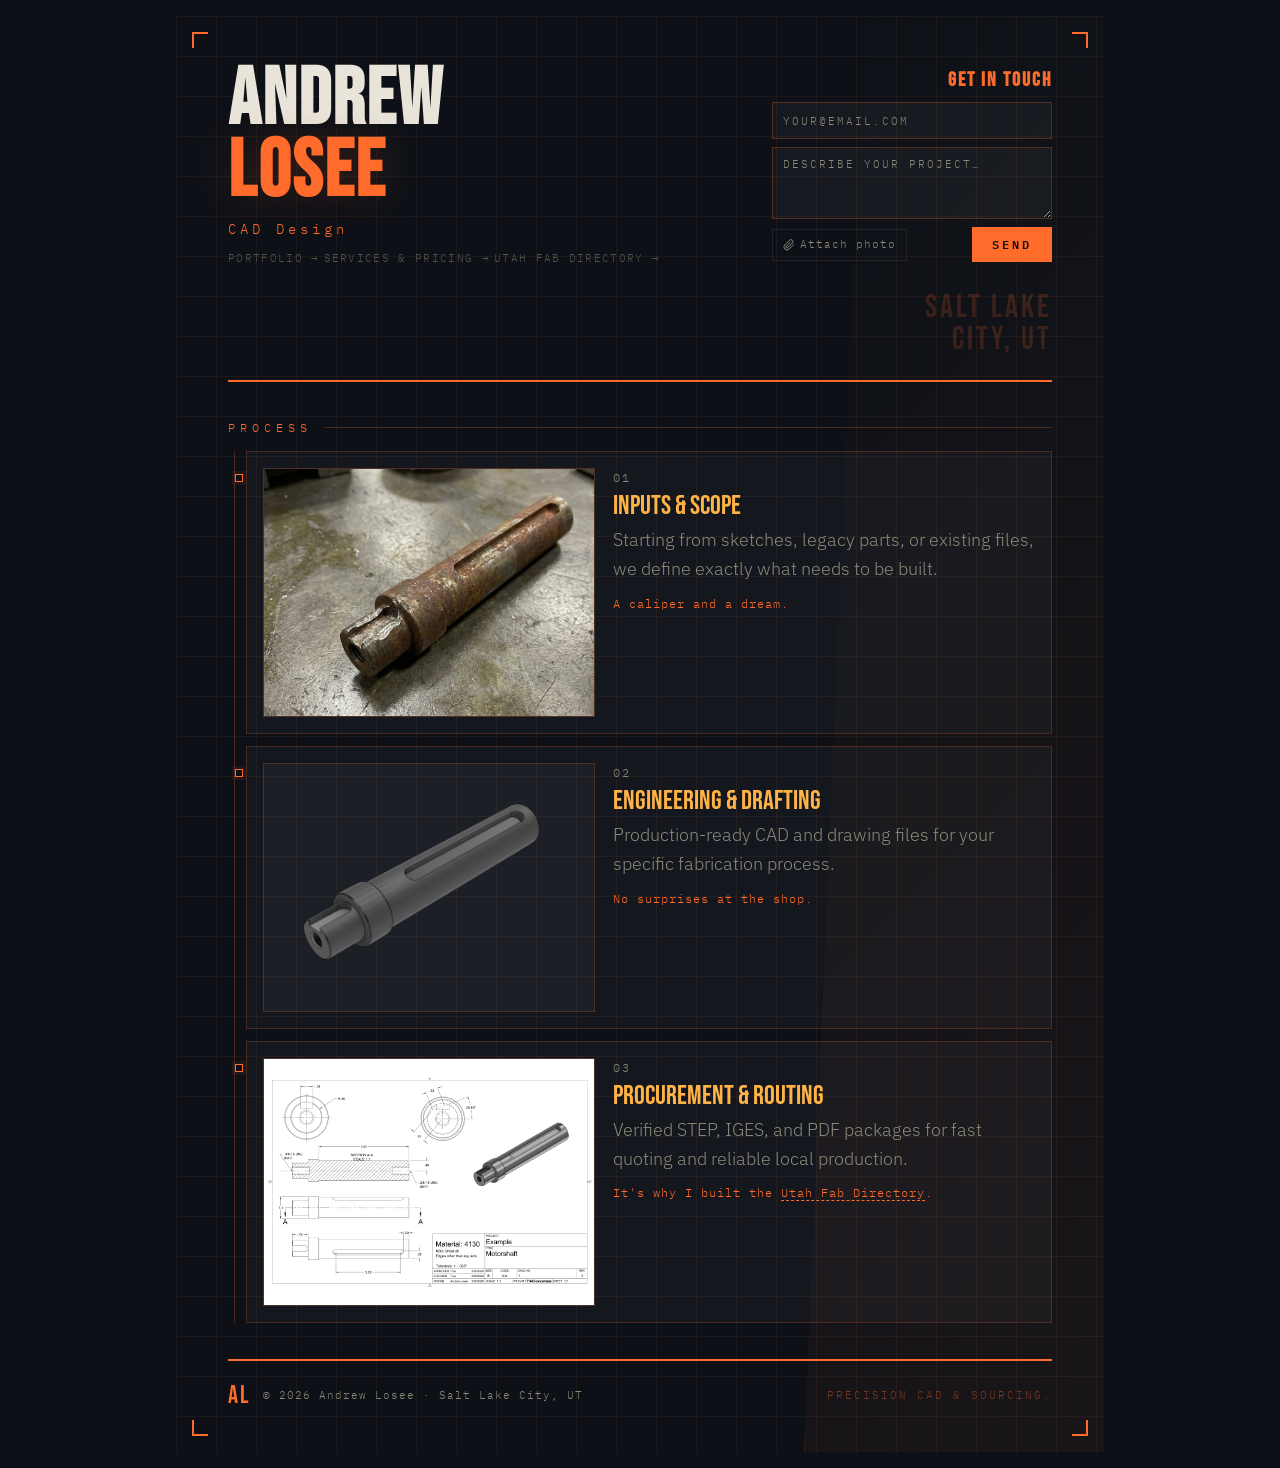
==== commit 4f0d37aa: "might regret this" ====
--- a/docs/index.html
+++ b/docs/index.html
@@ -33,9 +33,11 @@
   <!-- ── LIGHTBOX ── -->
   <div class="lightbox" id="lightbox" role="dialog" aria-label="Portfolio image viewer" aria-modal="true">
     <button class="lightbox-close" onclick="closeLightbox()">[ CLOSE ]</button>
-    <button class="lightbox-arrow lightbox-prev" onclick="navigateLightbox(-1)" aria-label="Previous image">&#8249;</button>
-    <img id="lightbox-img" src="" alt="">
-    <button class="lightbox-arrow lightbox-next" onclick="navigateLightbox(1)" aria-label="Next image">&#8250;</button>
+    <div class="lightbox-stage">
+      <button class="lightbox-arrow lightbox-prev" onclick="navigateLightbox(-1)" aria-label="Previous image">&#8249;</button>
+      <img id="lightbox-img" src="" alt="">
+      <button class="lightbox-arrow lightbox-next" onclick="navigateLightbox(1)" aria-label="Next image">&#8250;</button>
+    </div>
     <div class="lightbox-label" id="lightbox-label"></div>
   </div>
 
@@ -57,9 +59,9 @@
         <div class="name-block">
           <h1>Andrew<br><span>Losee</span></h1>
           <div class="tagline">CAD Design</div>
-          <a href="portfolio.html" class="pricing-nav-link">Portfolio &#8594;</a>
-          <a href="pricing.html" class="pricing-nav-link">Services &amp; Pricing &#8594;</a>
-          <a href="direct.html" class="pricing-nav-link">Utah Fab Directory &#8594;</a>
+          <a href="/portfolio/" class="pricing-nav-link">Portfolio &#8594;</a>
+          <a href="/pricing/" class="pricing-nav-link">Services &amp; Pricing &#8594;</a>
+          <a href="/directory/" class="pricing-nav-link">Utah Fab Directory &#8594;</a>
         </div>
         <div class="header-contact">
           <h4>Get In Touch</h4>
@@ -130,7 +132,7 @@
               <div class="step-num">03</div>
               <div class="step-title">Procurement &amp; Routing</div>
               <div class="step-desc">Verified STEP, IGES, and PDF packages for fast quoting and reliable local production.</div>
-              <div class="step-caption">It's why I built the <a href="direct.html" class="inline-link">Utah Fab Directory</a>.</div>
+              <div class="step-caption">It's why I built the <a href="/directory/" class="inline-link">Utah Fab Directory</a>.</div>
             </div>
           </article>
 
--- a/docs/css/base.css
+++ b/docs/css/base.css
@@ -8,11 +8,15 @@
   box-sizing: border-box;
   margin: 0;
   padding: 0;
-  border-radius: 0 !important;
+  border-radius: 0;
 }
 
 html {
   scroll-behavior: smooth;
+  color-scheme: dark;
+  /* Firefox scrollbar */
+  scrollbar-width: thin;
+  scrollbar-color: var(--border-neutral) var(--bg-deep);
 }
 
 img, picture, video, canvas, svg {
@@ -49,9 +53,18 @@
 
 /* ── DESIGN TOKENS ───────────────────────────────────────────────────── */
 :root {
+  /* RGB channels for opacity-aware usage */
+  --brand-orange-rgb: 255, 107, 43;
+  --bg-dark-rgb:      13, 17, 23;
+  --black-rgb:        0, 0, 0;
+  --white-rgb:        255, 255, 255;
+  --success-rgb:      0, 184, 148;
+  --amber-rgb:        255, 165, 0;
+
   /* Brand palette */
   --brand-orange:      #ff6b2b;   /* Vibrant orange — portfolio accent     */
   --brand-orange-dim:  #e8500a;   /* De-saturated — directory / admin      */
+  --brand-orange-strong:#c84009;  /* Hover/darker accent                    */
   --brand-amber:       #f0a500;   /* Secondary warm — highlights, badges   */
   --brand-amber-light: #ffb347;   /* Lighter amber — step titles           */
 
@@ -73,7 +86,12 @@
 
   /* Semantic */
   --danger:            #d63031;
+  --danger-dark:       #b02727;
   --success:           #00b894;
+  --white:             #ffffff;
+  --black:             #000000;
+  --neutral-strong:    #333333;
+  --text-print-muted:  #444444;
 
   /* Misc */
   --tag-bg:            #1e1e1e;
@@ -85,7 +103,18 @@
   --font-body:   'IBM Plex Sans', 'Barlow', sans-serif;
 
   /* Grid decoration */
-  --grid-color:  rgba(255, 107, 43, 0.07);
+  --grid-color:  rgba(var(--brand-orange-rgb), 0.07);
+
+  /* Layering scale */
+  --z-bg: 0;
+  --z-content: 1;
+  --z-corner: 2;
+  --z-float: 6;
+  --z-sticky: 50;
+  --z-header: 100;
+  --z-modal: 200;
+  --z-lightbox: 1000;
+  --z-lightbox-controls: 1001;
 }
 
 /* ── GLOBAL BASE STYLES ──────────────────────────────────────────────── */
@@ -101,7 +130,7 @@
 }
 
 ::selection {
-  background: rgba(255, 107, 43, 0.3);
+  background: rgba(var(--brand-orange-rgb), 0.3);
   color: var(--text-bright);
 }
 
@@ -116,24 +145,19 @@
 ::-webkit-scrollbar-track { background: var(--bg-deep); }
 ::-webkit-scrollbar-thumb { background: var(--border-neutral); border-radius: 0; }
 ::-webkit-scrollbar-thumb:hover { background: var(--brand-orange-dim); }
-/* Firefox */
-html {
-  scrollbar-width: thin;
-  scrollbar-color: var(--border-neutral) var(--bg-deep);
-}
 
 /* ── SHARED ENGINEERING DECORATIONS ──────────────────────────────────── */
 .bg-grid {
   position: absolute; inset: 0;
   background-image:
-    linear-gradient(rgba(255,107,43,0.06) 1px, transparent 1px),
-    linear-gradient(90deg, rgba(255,107,43,0.06) 1px, transparent 1px);
+    linear-gradient(rgba(var(--brand-orange-rgb), 0.06) 1px, transparent 1px),
+    linear-gradient(90deg, rgba(var(--brand-orange-rgb), 0.06) 1px, transparent 1px);
   background-size: 40px 40px;
   pointer-events: none;
-  z-index: 0;
-}
-
-.corner { position: absolute; width: 16px; height: 16px; pointer-events: none; z-index: 2; }
+  z-index: var(--z-bg);
+}
+
+.corner { position: absolute; width: 16px; height: 16px; pointer-events: none; z-index: var(--z-corner); }
 .corner.tl { top: 16px; left: 16px; border-top: 2px solid var(--brand-orange); border-left: 2px solid var(--brand-orange); }
 .corner.tr { top: 16px; right: 16px; border-top: 2px solid var(--brand-orange); border-right: 2px solid var(--brand-orange); }
 .corner.bl { bottom: 16px; left: 16px; border-bottom: 2px solid var(--brand-orange); border-left: 2px solid var(--brand-orange); }
@@ -141,7 +165,7 @@
 
 .section-label {
   font-family: var(--font-mono);
-  font-size: 12px;
+  font-size: 0.75rem;
   color: var(--brand-orange);
   letter-spacing: 5px;
   text-transform: uppercase;
@@ -154,15 +178,15 @@
   content: '';
   flex: 1;
   height: 1px;
-  background: rgba(255,107,43,0.25);
+  background: rgba(var(--brand-orange-rgb), 0.25);
 }
 
 .ref-tag {
   position: absolute; bottom: 18px; left: 50%;
   transform: translateX(-50%);
   font-family: var(--font-mono);
-  font-size: 11px;
-  color: rgba(255,107,43,0.3);
+  font-size: 0.6875rem;
+  color: rgba(var(--brand-orange-rgb), 0.3);
   letter-spacing: 3px;
   white-space: nowrap;
   pointer-events: none;
@@ -171,7 +195,7 @@
 /* ── ENTRANCE ANIMATIONS ─────────────────────────────────────────────── */
 @keyframes revealUp {
   from { opacity: 0; transform: translateY(24px); }
-  to   { opacity: 1; transform: translateY(0); }
+  to   { opacity: 1; transform: none; }
 }
 
 @keyframes revealFade {
--- a/docs/css/styles.css
+++ b/docs/css/styles.css
@@ -11,21 +11,20 @@
   --amber: var(--brand-amber-light);
   --light: var(--text-main);
   --muted: var(--text-muted);
-  --radius: 0;
-  --card-bg: rgba(255, 255, 255, 0.03);
+  --card-bg: rgba(var(--white-rgb), 0.03);
   --card-border: var(--border-color);
 
   /* ── TYPE SCALE ── */
-  --fs-xs: 11px;
-  --fs-sm: 12px;
-  --fs-base: 14px;
-  --fs-md: 15px;
-  --fs-lg: 18px;
-  --fs-xl: 20px;
-  --fs-2xl: 22px;
-  --fs-3xl: 25px;
-  --fs-4xl: 27px;
-  --fs-5xl: 32px;
+  --fs-xs: 0.6875rem;
+  --fs-sm: 0.75rem;
+  --fs-base: 0.875rem;
+  --fs-md: 0.9375rem;
+  --fs-lg: 1.125rem;
+  --fs-xl: 1.25rem;
+  --fs-2xl: 1.375rem;
+  --fs-3xl: 1.5625rem;
+  --fs-4xl: 1.6875rem;
+  --fs-5xl: 2rem;
   --fs-hero: clamp(52px, 8vw, 80px);
 }
 
@@ -34,9 +33,9 @@
   --iron: #f0ece2;
   --light: #1a1a1a;
   --muted: #5a5a4a;
-  --card-bg: rgba(0, 0, 0, 0.04);
-  --card-border: rgba(255, 107, 43, 0.35);
-  --grid-color: rgba(255, 107, 43, 0.1);
+  --card-bg: rgba(var(--black-rgb), 0.04);
+  --card-border: rgba(var(--brand-orange-rgb), 0.35);
+  --grid-color: rgba(var(--brand-orange-rgb), 0.1);
 }
 
 body {
@@ -48,18 +47,6 @@
     color 0.3s;
 }
 
-/* System preference fallback */
-@media (prefers-color-scheme: light) {
-  body:not(.dark-mode) {
-    --iron: #f0ece2;
-    --light: #1a1a1a;
-    --muted: #5a5a4a;
-    --card-bg: rgba(0, 0, 0, 0.04);
-    --card-border: rgba(255, 107, 43, 0.35);
-    --grid-color: rgba(255, 107, 43, 0.1);
-  }
-}
-
 /* ── LAYOUT ── */
 .page-wrap {
   max-width: 960px;
@@ -76,7 +63,7 @@
 /* Lift all non-decorative children above .bg-grid (z-index: 0) in one rule */
 .flyer > *:not(.bg-grid):not(.accent-bar):not(.corner) {
   position: relative;
-  z-index: 1;
+  z-index: var(--z-content);
 }
 
 /* ── BACKGROUND & DECORATION ── */
@@ -93,8 +80,8 @@
   right: 0;
   width: 300px;
   height: 100%;
-  background: linear-gradient(135deg, transparent, rgba(255, 107, 43, 0.05));
-  border-left: 1px solid rgba(255, 107, 43, 0.15);
+  background: linear-gradient(135deg, transparent, rgba(var(--brand-orange-rgb), 0.05));
+  border-left: 1px solid rgba(var(--brand-orange-rgb), 0.15);
   clip-path: polygon(60px 0, 100% 0, 100% 100%, 0 100%);
   pointer-events: none;
 }
@@ -138,7 +125,7 @@
 }
 .name-block h1 span {
   color: var(--orange);
-  text-shadow: 0 0 40px rgba(255, 107, 43, 0.2);
+  text-shadow: 0 0 40px rgba(var(--brand-orange-rgb), 0.2);
 }
 
 .tagline {
@@ -179,7 +166,7 @@
 .header-location {
   font-family: var(--font-title);
   font-size: var(--fs-5xl);
-  color: rgba(255, 107, 43, 0.18);
+  color: rgba(var(--brand-orange-rgb), 0.18);
   letter-spacing: 3px;
   line-height: 1;
 }
@@ -211,7 +198,7 @@
   top: 0;
   bottom: 0;
   width: 1px;
-  background: rgba(255, 107, 43, 0.25);
+  background: rgba(var(--brand-orange-rgb), 0.25);
 }
 
 .timeline-step {
@@ -226,8 +213,8 @@
 }
 .timeline-step:hover {
   transform: translateY(-2px);
-  border-color: rgba(255, 107, 43, 0.4);
-  box-shadow: 0 4px 24px rgba(255, 107, 43, 0.06);
+  border-color: rgba(var(--brand-orange-rgb), 0.4);
+  box-shadow: 0 4px 24px rgba(var(--brand-orange-rgb), 0.06);
 }
 .timeline-step::before {
   content: "";
@@ -239,7 +226,7 @@
   border-radius: 0;
   background: var(--iron);
   border: 1px solid var(--orange);
-  box-shadow: 0 0 0 3px rgba(255, 107, 43, 0.08);
+  box-shadow: 0 0 0 3px rgba(var(--brand-orange-rgb), 0.08);
 }
 
 .timeline-content .step-num {
@@ -271,8 +258,8 @@
     border-color 0.15s;
 }
 .timeline-content .inline-link:hover {
-  color: #fff;
-  border-bottom-color: #fff;
+  color: var(--white);
+  border-bottom-color: var(--white);
 }
 .timeline-content .step-caption {
   margin-top: 10px;
@@ -325,7 +312,7 @@
 .thumb-overlay {
   position: absolute;
   inset: 0;
-  background: rgba(255, 107, 43, 0.15);
+  background: rgba(var(--brand-orange-rgb), 0.15);
   display: flex;
   align-items: center;
   justify-content: center;
@@ -342,8 +329,8 @@
   display: none;
   position: fixed;
   inset: 0;
-  background: rgba(0, 0, 0, 0.92);
-  z-index: 1000;
+  background: rgba(var(--black-rgb), 0.92);
+  z-index: var(--z-lightbox);
   align-items: center;
   justify-content: center;
   flex-direction: column;
@@ -352,11 +339,24 @@
 .lightbox.open {
   display: flex;
 }
+/* Row container: arrow ← image → arrow */
+.lightbox-stage {
+  display: flex;
+  align-items: center;
+  justify-content: center;
+  gap: 1rem;
+  width: 100%;
+  max-width: 100vw;
+  padding: 0 1rem;
+  box-sizing: border-box;
+}
 .lightbox img {
-  max-width: 90vw;
+  max-width: min(80vw, 1200px);
   max-height: 80vh;
   object-fit: contain;
   border: 1px solid var(--orange);
+  flex: 0 1 auto;
+  min-width: 0;
 }
 .lightbox-close {
   font-family: var(--font-mono);
@@ -379,36 +379,57 @@
   letter-spacing: 2px;
 }
 
-/* Lightbox prev / next arrows */
+.lightbox-card-nav {
+  font-family: var(--font-mono);
+  font-size: var(--fs-xs);
+  color: var(--orange);
+  letter-spacing: 2px;
+  background: none;
+  border: 1px solid rgba(var(--brand-orange-rgb), 0.45);
+  padding: 6px 10px;
+  cursor: pointer;
+}
+
+.lightbox-card-nav:hover {
+  border-color: var(--orange);
+  background: rgba(var(--brand-orange-rgb), 0.12);
+}
+
+/* Lightbox prev / next arrows — flex siblings of img */
 .lightbox-arrow {
-  position: fixed;
-  top: 50%;
-  transform: translateY(-50%);
-  background: rgba(255, 107, 43, 0.08);
-  border: 1px solid rgba(255, 107, 43, 0.3);
+  flex: 0 0 auto;
+  background: rgba(var(--brand-orange-rgb), 0.08);
+  border: 1px solid rgba(var(--brand-orange-rgb), 0.3);
   color: var(--orange);
   font-size: 2.5rem;
   line-height: 1;
   padding: 12px 16px;
   cursor: pointer;
-  z-index: 1001;
   transition:
     background 0.2s,
     border-color 0.2s;
 }
 .lightbox-arrow:hover {
-  background: rgba(255, 107, 43, 0.18);
+  background: rgba(var(--brand-orange-rgb), 0.18);
   border-color: var(--orange);
 }
 .lightbox-arrow:focus {
   outline: 2px solid var(--orange);
   outline-offset: 2px;
 }
-.lightbox-prev {
-  left: 1rem;
-}
-.lightbox-next {
-  right: 1rem;
+
+@media (max-width: 768px) {
+  .lightbox-stage {
+    gap: 0.5rem;
+    padding: 0 0.5rem;
+  }
+  .lightbox img {
+    max-width: calc(100vw - 100px);
+  }
+  .lightbox-arrow {
+    font-size: 1.8rem;
+    padding: 8px 10px;
+  }
 }
 
 /* ── CAPABILITIES GRID ── */
@@ -419,22 +440,22 @@
   margin-bottom: 16px;
 }
 .caps-card {
-  border: 1px solid rgba(255,255,255,0.1);
+  border: 1px solid rgba(var(--white-rgb), 0.1);
   padding: 14px 16px;
-  background: rgba(255,255,255,0.03);
+  background: rgba(var(--white-rgb), 0.03);
   transition: transform 0.25s ease, border-color 0.25s ease;
 }
 .caps-card:hover {
   transform: translateY(-2px);
-  border-color: rgba(255, 107, 43, 0.35);
+  border-color: rgba(var(--brand-orange-rgb), 0.35);
 }
 .caps-card--featured {
   border-color: var(--orange);
-  background: rgba(255,107,43,0.06);
+  background: rgba(var(--brand-orange-rgb), 0.06);
 }
 .caps-card-label {
   font-family: var(--font-mono);
-  font-size: 9px;
+  font-size: 0.5625rem;
   letter-spacing: 2px;
   color: var(--orange);
   margin-bottom: 10px;
@@ -541,7 +562,7 @@
 }
 .value-prop-card:hover {
   transform: translateY(-2px);
-  box-shadow: 0 6px 28px rgba(255, 107, 43, 0.06);
+  box-shadow: 0 6px 28px rgba(var(--brand-orange-rgb), 0.06);
 }
 .value-prop-card::before {
   content: "";
@@ -553,8 +574,8 @@
 }
 .value-prop-card--do::before   { background: var(--orange); }
 .value-prop-card--floor::before { background: var(--orange); opacity: 0.6; }
-.value-prop-card--do    { border-color: rgba(255, 107, 43, 0.25); }
-.value-prop-card--floor { border-color: rgba(255, 107, 43, 0.15); }
+.value-prop-card--do    { border-color: rgba(var(--brand-orange-rgb), 0.25); }
+.value-prop-card--floor { border-color: rgba(var(--brand-orange-rgb), 0.15); }
 
 .value-prop-icon {
   font-size: var(--fs-xl);
@@ -576,18 +597,18 @@
 }
 .cred-tag {
   font-family: var(--font-mono);
-  font-size: 9px;
+  font-size: 0.5625rem;
   letter-spacing: 1.5px;
   text-transform: uppercase;
   color: var(--orange);
-  border: 1px solid rgba(255, 107, 43, 0.3);
+  border: 1px solid rgba(var(--brand-orange-rgb), 0.3);
   padding: 4px 10px;
   white-space: nowrap;
   transition: border-color 0.2s, background 0.2s;
 }
 .cred-tag:hover {
   border-color: var(--orange);
-  background: rgba(255, 107, 43, 0.06);
+  background: rgba(var(--brand-orange-rgb), 0.06);
 }
 .value-prop-title {
   font-family: var(--font-title);
@@ -642,19 +663,19 @@
   letter-spacing: 1px;
   color: var(--muted);
   padding: 6px 14px;
-  border: 1px solid rgba(255, 255, 255, 0.1);
-  background: rgba(255, 255, 255, 0.02);
+  border: 1px solid rgba(var(--white-rgb), 0.1);
+  background: rgba(var(--white-rgb), 0.02);
   white-space: nowrap;
 }
 .flow-step--me {
   color: var(--orange);
-  border-color: rgba(255, 107, 43, 0.4);
-  background: rgba(255, 107, 43, 0.06);
+  border-color: rgba(var(--brand-orange-rgb), 0.4);
+  background: rgba(var(--brand-orange-rgb), 0.06);
   font-weight: 600;
 }
 .flow-arrow {
   font-size: var(--fs-lg);
-  color: rgba(255, 107, 43, 0.35);
+  color: rgba(var(--brand-orange-rgb), 0.35);
   line-height: 1;
 }
 
@@ -677,7 +698,7 @@
 }
 .viewer-3d-tag {
   font-family: var(--font-mono);
-  font-size: 9px;
+  font-size: 0.5625rem;
   letter-spacing: 2px;
   text-transform: uppercase;
   color: var(--bg-dark);
@@ -695,7 +716,7 @@
   position: relative;
   width: 100%;
   aspect-ratio: 16 / 9;
-  background: #000;
+  background: var(--black);
 }
 .viewer-3d-container--large {
   aspect-ratio: 16 / 10;
@@ -738,14 +759,14 @@
   letter-spacing: 2px;
   text-transform: uppercase;
   background: transparent;
-  border: 1px solid rgba(255, 255, 255, 0.1);
+  border: 1px solid rgba(var(--white-rgb), 0.1);
   color: var(--muted);
   padding: 6px 14px;
   cursor: pointer;
   transition: color 0.2s, border-color 0.2s, background 0.2s;
 }
 .port-filter-btn:hover {
-  border-color: rgba(255, 107, 43, 0.4);
+  border-color: rgba(var(--brand-orange-rgb), 0.4);
   color: var(--light);
 }
 .port-filter-btn.active {
@@ -764,8 +785,8 @@
 .port-thumb--model {
   aspect-ratio: 4/3;
   overflow: hidden;
-  background: #0d1117;
-  border: 1px solid rgba(255,255,255,0.08);
+  background: var(--bg-dark);
+  border: 1px solid rgba(var(--white-rgb), 0.08);
   position: relative;
 }
 /* OV embedded viewer host */
@@ -784,7 +805,7 @@
 .model-render-curtain {
   position: absolute;
   inset: 0;
-  z-index: 1;
+  z-index: var(--z-content);
   display: grid;
   place-items: center;
   overflow: hidden;
@@ -804,16 +825,18 @@
   position: absolute;
   top: 8px;
   right: 8px;
-  z-index: 6;
-  border: 1px solid rgba(255, 255, 255, 0.35);
-  background: rgba(13, 17, 23, 0.78);
+  z-index: var(--z-float);
+  border: 1px solid rgba(var(--white-rgb), 0.35);
+  background: rgba(var(--bg-dark-rgb), 0.78);
   color: var(--light);
   font-family: var(--font-mono);
-  font-size: 10px;
+  font-size: 0.625rem;
   letter-spacing: 1.5px;
   padding: 6px 12px;
   cursor: pointer;
   text-transform: none;
+  opacity: 1;
+  transition: opacity 0.25s ease, border-color 0.2s ease, color 0.2s ease;
 }
 .model-toggle-btn:hover {
   border-color: var(--orange);
@@ -823,21 +846,26 @@
   position: absolute;
   top: 6px;
   left: 6px;
-  z-index: 3;
-  border: 1px solid rgba(255, 255, 255, 0.25);
-  background: rgba(13, 17, 23, 0.72);
+  z-index: var(--z-corner);
+  border: 1px solid rgba(var(--white-rgb), 0.25);
+  background: rgba(var(--bg-dark-rgb), 0.72);
   color: var(--light);
   font-family: var(--font-mono);
-  font-size: 9px;
+  font-size: 0.5625rem;
   letter-spacing: 1.5px;
   padding: 3px 7px;
   cursor: pointer;
-  transition: border-color 0.2s ease, color 0.2s ease;
+  opacity: 1;
+  transition: opacity 0.25s ease, border-color 0.2s ease, color 0.2s ease;
 }
 .model-fullscreen-btn:hover,
 .model-fullscreen-btn.is-active {
   border-color: var(--orange);
   color: var(--orange);
+}
+.port-thumb--model.model-controls-idle .model-toggle-btn,
+.port-thumb--model.model-controls-idle .model-fullscreen-btn {
+  opacity: 0;
 }
 .model-orbit-toast {
   position: absolute;
@@ -846,13 +874,13 @@
   transform: translateX(-50%) translateY(6px);
   opacity: 0;
   pointer-events: none;
-  z-index: 7;
-  font-family: var(--font-mono);
-  font-size: 10px;
+  z-index: var(--z-float);
+  font-family: var(--font-mono);
+  font-size: 0.625rem;
   letter-spacing: 1px;
   color: var(--light);
-  background: rgba(13, 17, 23, 0.9);
-  border: 1px solid rgba(255, 255, 255, 0.2);
+  background: rgba(var(--bg-dark-rgb), 0.9);
+  border: 1px solid rgba(var(--white-rgb), 0.2);
   padding: 4px 10px;
   white-space: nowrap;
   transition: opacity 0.25s ease, transform 0.25s ease;
@@ -866,10 +894,100 @@
   height: 100vh;
   aspect-ratio: auto;
 }
+
+.port-thumb--model:fullscreen .model-render-curtain,
+.port-thumb--model.is-pseudo-fullscreen .model-render-curtain {
+  display: flex;
+  align-items: center;
+  justify-content: center;
+}
+
+.port-thumb--model:fullscreen .model-render-thumb,
+.port-thumb--model.is-pseudo-fullscreen .model-render-thumb {
+  object-fit: contain;
+}
+
+/* iOS / mobile fallback: CSS pseudo-fullscreen */
+.port-thumb--model.is-pseudo-fullscreen {
+  position: fixed;
+  inset: 0;
+  z-index: 9999;
+  width: 100vw;
+  height: 100dvh;
+  min-height: 100vh;
+  max-width: none;
+  max-height: none;
+  aspect-ratio: auto;
+  border: none;
+  border-radius: 0;
+  background: var(--bg-deep);
+}
+html.has-pseudo-fullscreen,
+body.has-pseudo-fullscreen {
+  overflow: hidden;
+  overscroll-behavior: none;
+}
+
+/* Fix iOS stacking context issue by elevating the parent card during pseudo-fullscreen */
+.has-pseudo-fullscreen-wrapper {
+  z-index: 9999;
+  position: relative;
+}
+
+/* Admin grid card: native fullscreen — centre and fill children */
+.port-admin-card-img:fullscreen {
+  display: flex;
+  align-items: center;
+  justify-content: center;
+  background: var(--bg-deep);
+}
+.port-admin-card-img:fullscreen img,
+.port-admin-card-img:fullscreen iframe {
+  width: 100%;
+  height: 100%;
+  object-fit: contain;
+}
+/* Admin grid card: iOS Safari pseudo-fullscreen fallback */
+.port-admin-card-img.is-pseudo-fullscreen {
+  position: fixed;
+  inset: 0;
+  z-index: 9999;
+  width: 100vw;
+  height: 100dvh;
+  min-height: 100vh;
+  max-width: none;
+  max-height: none;
+  aspect-ratio: auto;
+  border: none;
+  border-radius: 0;
+  background: var(--bg-deep);
+  display: flex;
+  align-items: center;
+  justify-content: center;
+}
+.port-admin-card-img.is-pseudo-fullscreen img,
+.port-admin-card-img.is-pseudo-fullscreen iframe {
+  width: 100%;
+  height: 100%;
+  object-fit: contain;
+}
+
+/* Focus state — single-click highlight ring */
+.port-thumb--model.is-card-focused {
+  outline: 2px solid var(--orange);
+  outline-offset: 2px;
+  box-shadow: 0 0 0 4px rgba(var(--orange-rgb, 232, 121, 36), 0.18);
+}
 .model-viewer-host canvas {
   display: block;
   width: 100% !important;
   height: 100% !important;
+}
+.model-embed-frame {
+  width: 100%;
+  height: 100%;
+  border: none;
+  display: block;
 }
 /* OV progress/loading text inherits site styling */
 .model-viewer-host > div:not(:has(canvas)) {
@@ -903,14 +1021,14 @@
   top: 8px;
   right: 98px;
   font-family: var(--font-mono);
-  font-size: 8px;
+  font-size: 0.5rem;
   letter-spacing: 1.5px;
   background: var(--orange);
   color: var(--bg-dark);
   padding: 2px 7px;
   font-weight: 600;
   pointer-events: none;
-  z-index: 5;
+  z-index: var(--z-sticky);
 }
 /* Orbit-centre XYZ gizmo overlay (Fusion 360-style) */
 .ov-pivot-gizmo {
@@ -918,7 +1036,7 @@
   top: 0;
   left: 0;
   pointer-events: none;
-  z-index: 2;
+  z-index: var(--z-corner);
   opacity: 0;
   transition: opacity 0.1s ease;
 }
@@ -936,9 +1054,35 @@
 .port-empty-label {
   font-family: var(--font-mono);
   font-size: var(--fs-sm);
-  letter-spacing: 3px;
-  color: var(--muted);
-  text-transform: uppercase;
+  letter-spacing: 1px;
+  color: var(--muted);
+  text-transform: none;
+}
+.port-empty-actions {
+  margin-top: 14px;
+  display: flex;
+  justify-content: center;
+  gap: 10px;
+  flex-wrap: wrap;
+}
+.port-empty-btn,
+.port-empty-link {
+  font-family: var(--font-mono);
+  font-size: var(--fs-xs);
+  letter-spacing: 1px;
+  color: var(--light);
+  border: 1px solid rgba(255, 255, 255, 0.2);
+  background: rgba(255, 255, 255, 0.03);
+  padding: 8px 14px;
+  text-decoration: none;
+}
+.port-empty-btn {
+  cursor: pointer;
+}
+.port-empty-btn:hover,
+.port-empty-link:hover {
+  border-color: var(--orange);
+  color: var(--orange);
 }
 
 /* ── LOADING STATE ── */
@@ -1304,20 +1448,20 @@
 /* ── PRINT ── */
 @media print {
   :root {
-    --iron: #ffffff !important;
-    --light: #000000 !important;
-    --muted: #444444 !important;
-    --card-bg: transparent !important;
-    --card-border: rgba(0, 0, 0, 0.15) !important;
-    --grid-color: rgba(0, 0, 0, 0.04) !important;
+    --iron: var(--white);
+    --light: var(--black);
+    --muted: var(--text-print-muted);
+    --card-bg: transparent;
+    --card-border: rgba(var(--black-rgb), 0.15);
+    --grid-color: rgba(var(--black-rgb), 0.04);
   }
 
   body {
-    background: white;
-    color: black;
+    background: var(--white);
+    color: var(--black);
   }
   body.light-mode {
-    background: white;
+    background: var(--white);
   }
 
   .toggle-wrap,
@@ -1333,13 +1477,13 @@
     padding: 24px 28px;
   }
   .market-tag.filled {
-    background: #333 !important;
-    color: white !important;
-    border-color: #333 !important;
+    background: var(--neutral-strong);
+    color: var(--white);
+    border-color: var(--neutral-strong);
   }
   .badge {
-    background: #333 !important;
-    color: white !important;
+    background: var(--neutral-strong);
+    color: var(--white);
   }
   .accent-bar {
     display: none;
@@ -1454,7 +1598,7 @@
 
 .pricing-card:hover {
   transform: translateY(-2px);
-  box-shadow: 0 4px 24px rgba(255, 107, 43, 0.06);
+  box-shadow: 0 4px 24px rgba(var(--brand-orange-rgb), 0.06);
 }
 
 .pricing-card::before {
@@ -1474,8 +1618,8 @@
 }
 
 .pricing-card--featured {
-  background: rgba(255, 107, 43, 0.04);
-  border-color: rgba(255, 107, 43, 0.35);
+  background: rgba(var(--brand-orange-rgb), 0.04);
+  border-color: rgba(var(--brand-orange-rgb), 0.35);
 }
 
 /* ── BADGE ── */
@@ -1545,7 +1689,7 @@
   color: var(--muted);
   line-height: 1.6;
   padding: 5px 0 5px 18px;
-  border-bottom: 1px solid rgba(255, 107, 43, 0.06);
+  border-bottom: 1px solid rgba(var(--brand-orange-rgb), 0.06);
   position: relative;
 }
 .pricing-features li:last-child {
@@ -1576,7 +1720,7 @@
 .pricing-proof {
   margin-top: 2px;
   border: 1px solid var(--card-border);
-  border-left: 3px solid rgba(255, 107, 43, 0.35);
+  border-left: 3px solid rgba(var(--brand-orange-rgb), 0.35);
   background: var(--card-bg);
   padding: 18px 20px;
 }
@@ -1593,7 +1737,7 @@
 .pricing-policy {
   margin-top: 2px;
   border: 1px solid var(--card-border);
-  border-left: 3px solid rgba(255, 107, 43, 0.35);
+  border-left: 3px solid rgba(var(--brand-orange-rgb), 0.35);
   background: var(--card-bg);
   padding: 18px 20px;
 }
@@ -1678,7 +1822,7 @@
 .pricing-payment-block {
   margin-top: 2rem;
   padding-top: 1.5rem;
-  border-top: 1px solid rgba(255, 107, 43, 0.3);
+  border-top: 1px solid rgba(var(--brand-orange-rgb), 0.3);
   text-align: center;
 }
 
@@ -1711,7 +1855,7 @@
   letter-spacing: 0.1em;
   text-transform: uppercase;
   text-decoration: none;
-  color: #fff;
+  color: var(--white);
   background: var(--orange);
   border: 1px solid var(--orange);
   border-radius: 0;
@@ -1719,8 +1863,8 @@
   transition: background 0.2s, border-color 0.2s;
 }
 .pricing-payment-btn:hover {
-  background: #c84009;
-  border-color: #c84009;
+  background: var(--brand-orange-strong);
+  border-color: var(--brand-orange-strong);
 }
 
 /* ── PORTFOLIO PAGE ── */
@@ -1739,14 +1883,16 @@
   gap: 10px;
   transition: transform 0.25s ease;
 }
-.port-item:hover {
-  transform: translateY(-3px);
+@media (hover: hover) {
+  .port-item:hover {
+    transform: translateY(-3px);
+  }
 }
 .port-thumb {
   aspect-ratio: 4/3;
   overflow: hidden;
-  background: rgba(255,255,255,0.03);
-  border: 1px solid rgba(255,255,255,0.08);
+  background: rgba(var(--white-rgb), 0.03);
+  border: 1px solid rgba(var(--white-rgb), 0.08);
   cursor: pointer;
 }
 .port-thumb img {
@@ -1764,7 +1910,7 @@
 }
 .port-tag {
   font-family: var(--font-mono);
-  font-size: 9px;
+  font-size: 0.5625rem;
   letter-spacing: 2px;
   color: var(--orange);
   text-transform: uppercase;
@@ -1783,23 +1929,23 @@
 }
 .port-item--placeholder .port-placeholder {
   aspect-ratio: 4/3;
-  border: 1px dashed rgba(255,255,255,0.12);
+  border: 1px dashed rgba(var(--white-rgb), 0.12);
   display: flex;
   align-items: center;
   justify-content: center;
-  background: rgba(255,255,255,0.02);
+  background: rgba(var(--white-rgb), 0.02);
 }
 .port-placeholder-label {
   font-family: var(--font-mono);
-  font-size: 9px;
+  font-size: 0.5625rem;
   letter-spacing: 3px;
-  color: rgba(255,255,255,0.2);
+  color: rgba(var(--white-rgb), 0.2);
   text-transform: uppercase;
 }
 @media (max-width: 680px) {
   .port-grid { grid-template-columns: repeat(2, 1fr); gap: 14px; }
 }
-@media (max-width: 400px) {
+@media (max-width: 480px) {
   .port-grid { grid-template-columns: 1fr; }
 }
 
@@ -1807,5 +1953,5 @@
 @media print {
   .pricing-policy { break-inside: avoid; }
   .pricing-grid   { break-inside: avoid; }
-  .pricing-badge  { background: #333 !important; color: white !important; }
-}
+  .pricing-badge  { background: var(--neutral-strong); color: var(--white); }
+}
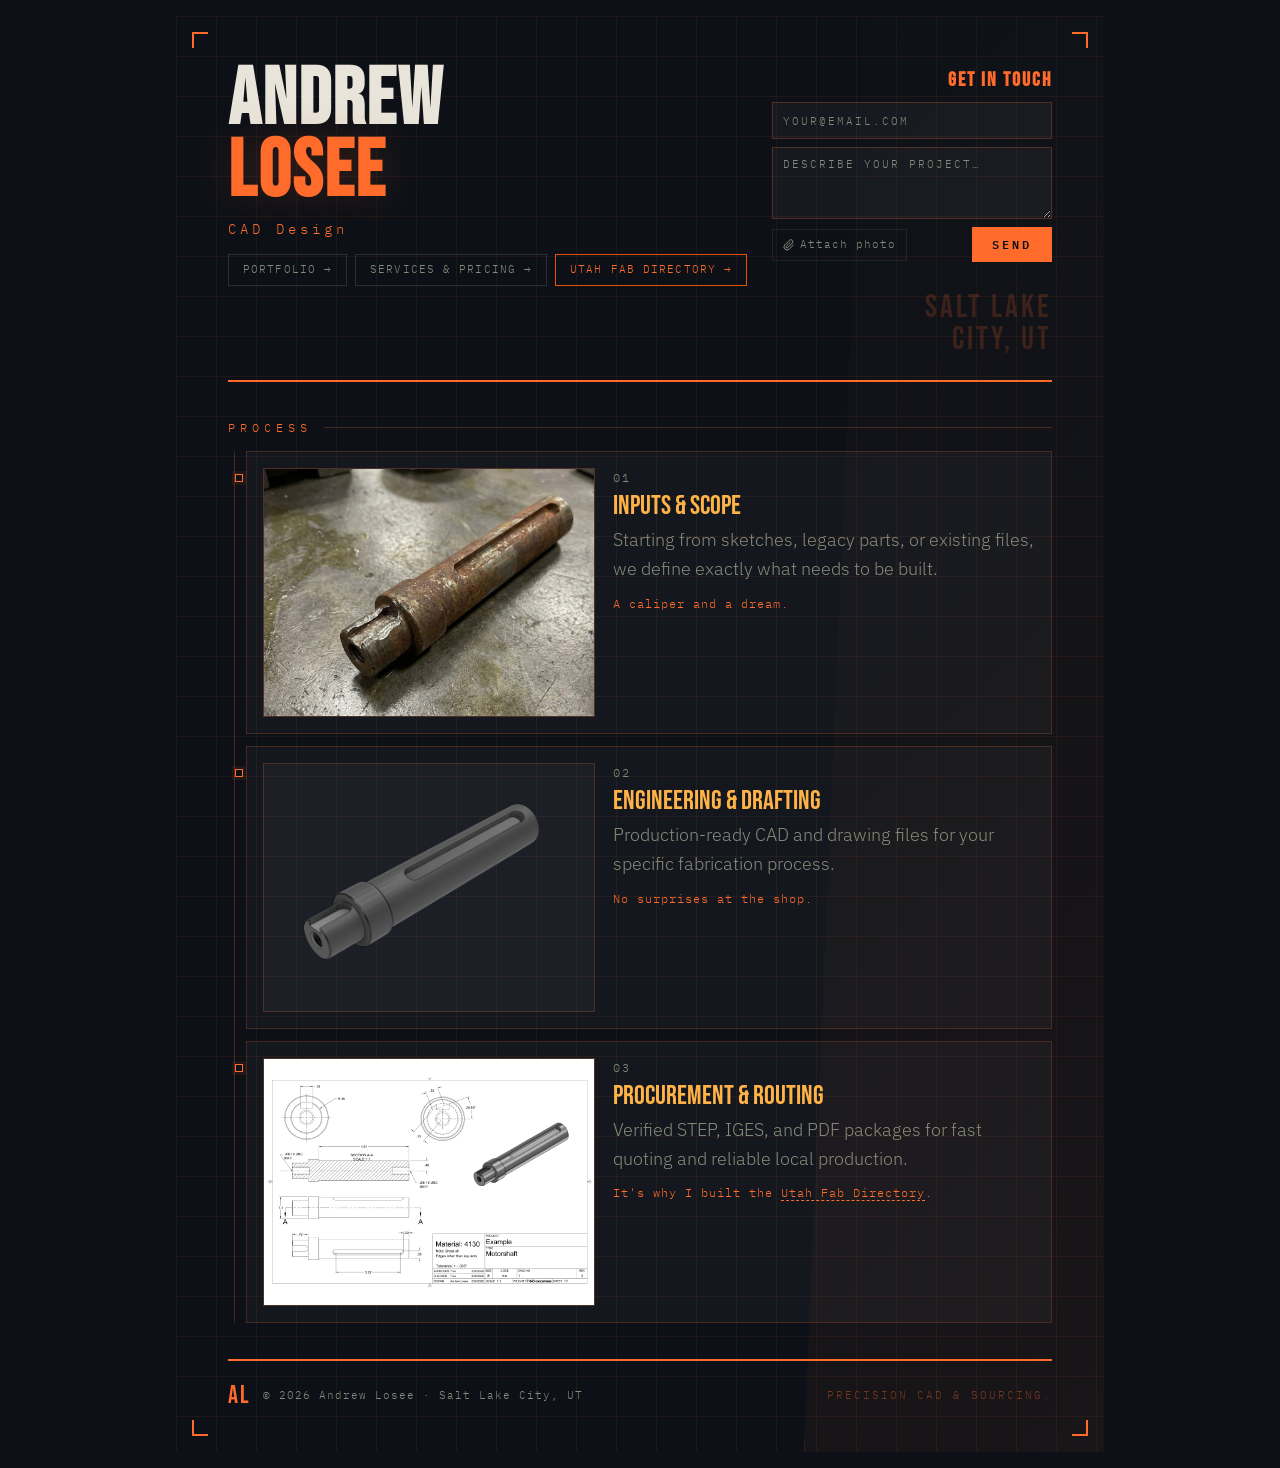
==== commit bf33f6bb: "nav tabs more visible" ====
--- a/docs/index.html
+++ b/docs/index.html
@@ -3,18 +3,32 @@
 <head>
   <meta charset="UTF-8">
   <meta name="viewport" content="width=device-width, initial-scale=1.0">
+  <meta name="google-site-verification" content="IYMlr2aWEb-0yX2KFI3XN-Gy59KYMTJZKEDZKqRSr3w">
 
   <!-- SEO -->
-  <title>Andrew Losee | CAD Design & Utah Fab Directory – Salt Lake City, UT</title>
-  <meta name="description" content="CAD design and reverse engineering services in Salt Lake City, UT - plus the Utah Fabrication Directory, a searchable index of Utah machine shops, welders, laser cutters, and specialty fabricators.">
+  <title>Andrew Losee | CAD Design &amp; Utah Fab Directory – Salt Lake City, UT</title>
+  <meta name="description" content="CAD design and reverse engineering in Salt Lake City, UT. Production-ready files plus the Utah Fabrication Directory — machine shops, welders, and laser cutters statewide.">
   <meta name="keywords" content="CAD design, Fusion 360, reverse engineering, blueprint, machinist, fabrication, Salt Lake City, Utah, Utah fabrication directory, machine shops Utah, laser cutting Utah, welding Utah">
+  <meta name="author" content="Andrew Losee">
+  <link rel="canonical" href="https://utahfabdirectory.com/">
 
   <!-- Open Graph -->
-  <meta property="og:title" content="Andrew Losee | CAD Design & Utah Fab Directory">
-  <meta property="og:description" content="CAD drafting services in Salt Lake City - napkin sketch to production-ready files. Also home of the Utah Fabrication Directory: machine shops, welders, laser cutters, and more across Utah.">
+  <meta property="og:title" content="Andrew Losee | CAD Design &amp; Utah Fab Directory">
+  <meta property="og:description" content="CAD drafting in Salt Lake City — napkin sketch to production-ready files. Home of the Utah Fabrication Directory: machine shops, welders, laser cutters, and more.">
   <meta property="og:type" content="website">
-  <meta property="og:url" content="https://utahfabdirectory.com">
-  <meta property="og:image" content="https://utahfabdirectory.com/og-preview.png">
+  <meta property="og:url" content="https://utahfabdirectory.com/">
+  <meta property="og:image" content="https://utahfabdirectory.com/assets/og-preview.png">
+  <meta property="og:image:width" content="1200">
+  <meta property="og:image:height" content="630">
+  <meta property="og:image:alt" content="Andrew Losee CAD Design and Utah Fabrication Directory">
+  <meta property="og:locale" content="en_US">
+  <meta property="og:site_name" content="Utah Fab Directory">
+
+  <!-- Twitter Card -->
+  <meta name="twitter:card" content="summary_large_image">
+  <meta name="twitter:title" content="Andrew Losee | CAD Design &amp; Utah Fab Directory">
+  <meta name="twitter:description" content="CAD drafting in Salt Lake City — napkin sketch to production-ready files. Home of the Utah Fabrication Directory.">
+  <meta name="twitter:image" content="https://utahfabdirectory.com/assets/og-preview.png">
 
   <!-- Crosshair favicon (inline SVG, no extra file needed) -->
   <link rel="icon" href="data:image/svg+xml,<svg xmlns='http://www.w3.org/2000/svg' viewBox='0 0 32 32'><rect width='32' height='32' fill='%230d1117'/><circle cx='16' cy='16' r='10' fill='none' stroke='%23ff6b2b' stroke-width='1.5'/><line x1='16' y1='2' x2='16' y2='30' stroke='%23ff6b2b' stroke-width='1'/><line x1='2' y1='16' x2='30' y2='16' stroke='%23ff6b2b' stroke-width='1'/><circle cx='16' cy='16' r='2' fill='%23ff6b2b'/></svg>">
@@ -26,7 +40,7 @@
 
   <!-- Stylesheets -->
   <link rel="stylesheet" href="css/base.css">
-  <link rel="stylesheet" href="css/styles.css">
+  <link rel="stylesheet" href="css/site.css">
 </head>
 <body>
 
@@ -59,9 +73,11 @@
         <div class="name-block">
           <h1>Andrew<br><span>Losee</span></h1>
           <div class="tagline">CAD Design</div>
-          <a href="/portfolio/" class="pricing-nav-link">Portfolio &#8594;</a>
-          <a href="/pricing/" class="pricing-nav-link">Services &amp; Pricing &#8594;</a>
-          <a href="/directory/" class="pricing-nav-link">Utah Fab Directory &#8594;</a>
+          <nav class="header-nav-links">
+            <a href="/portfolio/" class="pricing-nav-link">Portfolio &#8594;</a>
+            <a href="/pricing/" class="pricing-nav-link">Services &amp; Pricing &#8594;</a>
+            <a href="/directory/" class="pricing-nav-link pricing-nav-link--featured">Utah Fab Directory &#8594;</a>
+          </nav>
         </div>
         <div class="header-contact">
           <h4>Get In Touch</h4>
@@ -99,7 +115,7 @@
 
           <article class="timeline-step">
             <div class="timeline-media thumb" onclick="openLightbox(this)" data-label="INTAKE · Rusty Driveshaft">
-              <img src="assets/rusty driveshaft.png" alt="Rusty driveshaft on a workbench" loading="lazy">
+              <img src="assets/rusty driveshaft.png" alt="Rusty driveshaft on a workbench" loading="lazy" decoding="async">
               <div class="thumb-overlay">[ VIEW ]</div>
             </div>
             <div class="timeline-content">
@@ -112,7 +128,7 @@
 
           <article class="timeline-step">
             <div class="timeline-media thumb" onclick="openLightbox(this)" data-label="MODEL · Render">
-              <img src="assets/Render.png" alt="CAD render of a driveshaft" loading="lazy">
+              <img src="assets/Render.png" alt="CAD render of a driveshaft" loading="lazy" decoding="async">
               <div class="thumb-overlay">[ VIEW ]</div>
             </div>
             <div class="timeline-content">
@@ -125,7 +141,7 @@
 
           <article class="timeline-step">
             <div class="timeline-media thumb" onclick="openLightbox(this)" data-label="OUTPUT · Blueprint">
-              <img src="assets/Driveshaft blueprint.png" alt="Blueprint drawing of the driveshaft" loading="lazy">
+              <img src="assets/Driveshaft blueprint.png" alt="Blueprint drawing of the driveshaft" loading="lazy" decoding="async">
               <div class="thumb-overlay">[ VIEW ]</div>
             </div>
             <div class="timeline-content">
@@ -154,7 +170,30 @@
   <!-- Supabase JS client -->
   <script defer src="https://cdn.jsdelivr.net/npm/@supabase/supabase-js@2/dist/umd/supabase.min.js"></script>
   <!-- Script loads last so DOM is ready -->
-  <script type="module" src="js/modules/script.js"></script>
+  <script type="module" src="js/pages/home.js"></script>
+
+  <!-- Structured Data -->
+  <script type="application/ld+json">
+  {
+    "@context": "https://schema.org",
+    "@type": "ProfessionalService",
+    "name": "Andrew Losee CAD Design",
+    "url": "https://utahfabdirectory.com",
+    "description": "CAD design and reverse engineering in Salt Lake City, UT. Production-ready files for fabrication.",
+    "address": {
+      "@type": "PostalAddress",
+      "addressLocality": "Salt Lake City",
+      "addressRegion": "UT",
+      "addressCountry": "US"
+    },
+    "areaServed": {
+      "@type": "State",
+      "name": "Utah"
+    },
+    "knowsAbout": ["CAD Design", "Reverse Engineering", "Technical Drafting", "3D Modeling", "Fabrication Sourcing"],
+    "priceRange": "$80–$350+"
+  }
+  </script>
 
 </body>
 </html>
--- a/docs/css/site.css
+++ b/docs/css/site.css
@@ -0,0 +1,1978 @@
+/* ═══════════════════════════════════════════════════════════════════════
+   STYLES.CSS — Portfolio page (index.html)
+   Requires: base.css loaded first
+   ═══════════════════════════════════════════════════════════════════════ */
+
+/* ── PAGE-SPECIFIC OVERRIDES ── */
+:root {
+  /* Portfolio uses the blue-black bg and vibrant orange */
+  --iron: var(--bg-dark);
+  --orange: var(--brand-orange);
+  --amber: var(--brand-amber-light);
+  --light: var(--text-main);
+  --muted: var(--text-muted);
+  --card-bg: rgba(var(--white-rgb), 0.03);
+  --card-border: var(--border-color);
+
+  /* ── TYPE SCALE ── */
+  --fs-xs: 0.6875rem;
+  --fs-sm: 0.75rem;
+  --fs-base: 0.875rem;
+  --fs-md: 0.9375rem;
+  --fs-lg: 1.125rem;
+  --fs-xl: 1.25rem;
+  --fs-2xl: 1.375rem;
+  --fs-3xl: 1.5625rem;
+  --fs-4xl: 1.6875rem;
+  --fs-5xl: 2rem;
+  --fs-hero: clamp(52px, 8vw, 80px);
+}
+
+/* ── LIGHT / BLUEPRINT MODE ── */
+body.light-mode {
+  --iron: #f0ece2;
+  --light: #1a1a1a;
+  --muted: #5a5a4a;
+  --card-bg: rgba(var(--black-rgb), 0.04);
+  --card-border: rgba(var(--brand-orange-rgb), 0.35);
+  --grid-color: rgba(var(--brand-orange-rgb), 0.1);
+}
+
+body {
+  background: var(--iron);
+  color: var(--light);
+  font-family: var(--font-body);
+  transition:
+    background 0.3s,
+    color 0.3s;
+}
+
+/* ── LAYOUT ── */
+.page-wrap {
+  max-width: 960px;
+  margin: 0 auto;
+  padding: 16px;
+}
+
+.flyer {
+  position: relative;
+  overflow: hidden;
+  padding: 48px 52px 44px;
+}
+
+/* Lift all non-decorative children above .bg-grid (z-index: 0) in one rule */
+.flyer > *:not(.bg-grid):not(.accent-bar):not(.corner) {
+  position: relative;
+  z-index: var(--z-content);
+}
+
+/* ── BACKGROUND & DECORATION ── */
+/* bg-grid: base.css provides defaults; portfolio uses --grid-color */
+.bg-grid {
+  background-image:
+    linear-gradient(var(--grid-color) 1px, transparent 1px),
+    linear-gradient(90deg, var(--grid-color) 1px, transparent 1px);
+}
+
+.accent-bar {
+  position: absolute;
+  top: 0;
+  right: 0;
+  width: 300px;
+  height: 100%;
+  background: linear-gradient(135deg, transparent, rgba(var(--brand-orange-rgb), 0.05));
+  border-left: 1px solid rgba(var(--brand-orange-rgb), 0.15);
+  clip-path: polygon(60px 0, 100% 0, 100% 100%, 0 100%);
+  pointer-events: none;
+}
+
+/* Portfolio overrides corners to use local --orange alias */
+.corner.tl {
+  border-color: var(--orange);
+}
+.corner.tr {
+  border-color: var(--orange);
+}
+.corner.bl {
+  border-color: var(--orange);
+}
+.corner.br {
+  border-color: var(--orange);
+}
+
+.ref-tag {
+  font-size: var(--fs-xs);
+}
+
+/* ── HEADER ── */
+.header {
+  display: flex;
+  justify-content: space-between;
+  align-items: flex-start;
+  border-bottom: 2px solid var(--orange);
+  padding-bottom: 24px;
+  margin-bottom: 36px;
+  position: relative;
+  animation: revealUp 0.7s ease-out both;
+}
+
+.name-block h1 {
+  font-family: var(--font-title);
+  font-size: var(--fs-hero);
+  line-height: 0.9;
+  letter-spacing: 2px;
+  color: var(--light);
+}
+.name-block h1 span {
+  color: var(--orange);
+  text-shadow: 0 0 40px rgba(var(--brand-orange-rgb), 0.2);
+}
+
+.tagline {
+  font-family: var(--font-mono);
+  font-size: var(--fs-base);
+  color: var(--orange);
+  letter-spacing: 4px;
+  margin-top: 10px;
+}
+
+.badge {
+  background: var(--orange);
+  color: var(--bg-dark);
+  font-family: var(--font-title);
+  font-size: var(--fs-lg);
+  letter-spacing: 2px;
+  padding: 6px 14px;
+  border-radius: var(--radius);
+  white-space: nowrap;
+  flex-shrink: 0;
+}
+
+.header-contact {
+  display: flex;
+  flex-direction: column;
+  align-items: flex-end;
+  gap: 6px;
+  text-align: right;
+}
+
+.header-contact h4 {
+  font-family: var(--font-title);
+  font-size: var(--fs-xl);
+  letter-spacing: 2px;
+  color: var(--orange);
+}
+
+.header-location {
+  font-family: var(--font-title);
+  font-size: var(--fs-5xl);
+  color: rgba(var(--brand-orange-rgb), 0.18);
+  letter-spacing: 3px;
+  line-height: 1;
+}
+
+/* ── SECTION LABELS ── */
+/* section-label base in base.css; portfolio overrides font-size + color */
+.section-label {
+  font-size: var(--fs-sm);
+  color: var(--orange);
+}
+
+/* ── PROCESS + PORTFOLIO ── */
+.process-portfolio-section {
+  margin-bottom: 36px;
+  position: relative;
+  animation: revealUp 0.7s 0.15s ease-out both;
+}
+
+.timeline {
+  position: relative;
+  display: grid;
+  gap: 12px;
+  padding-left: 18px;
+}
+.timeline::before {
+  content: "";
+  position: absolute;
+  left: 6px;
+  top: 0;
+  bottom: 0;
+  width: 1px;
+  background: rgba(var(--brand-orange-rgb), 0.25);
+}
+
+.timeline-step {
+  position: relative;
+  display: grid;
+  grid-template-columns: 1.1fr 1.4fr;
+  gap: 18px;
+  padding: 16px;
+  border: 1px solid var(--card-border);
+  background: var(--card-bg);
+  transition: transform 0.25s ease, border-color 0.25s ease, box-shadow 0.25s ease;
+}
+.timeline-step:hover {
+  transform: translateY(-2px);
+  border-color: rgba(var(--brand-orange-rgb), 0.4);
+  box-shadow: 0 4px 24px rgba(var(--brand-orange-rgb), 0.06);
+}
+.timeline-step::before {
+  content: "";
+  position: absolute;
+  left: -12px;
+  top: 22px;
+  width: 8px;
+  height: 8px;
+  border-radius: 0;
+  background: var(--iron);
+  border: 1px solid var(--orange);
+  box-shadow: 0 0 0 3px rgba(var(--brand-orange-rgb), 0.08);
+}
+
+.timeline-content .step-num {
+  font-family: var(--font-mono);
+  font-size: var(--fs-sm);
+  color: var(--muted);
+  letter-spacing: 2px;
+  margin-bottom: 6px;
+}
+.timeline-content .step-title {
+  font-family: var(--font-title);
+  font-size: var(--fs-4xl);
+  color: var(--amber);
+  line-height: 1;
+  margin-bottom: 6px;
+}
+.timeline-content .step-desc {
+  font-size: var(--fs-lg);
+  color: var(--muted);
+  line-height: 1.6;
+  font-weight: 300;
+}
+.timeline-content .inline-link {
+  color: var(--orange);
+  text-decoration: none;
+  border-bottom: 1px dashed var(--orange);
+  transition:
+    color 0.15s,
+    border-color 0.15s;
+}
+.timeline-content .inline-link:hover {
+  color: var(--white);
+  border-bottom-color: var(--white);
+}
+.timeline-content .step-caption {
+  margin-top: 10px;
+  font-family: var(--font-mono);
+  font-size: var(--fs-sm);
+  color: var(--orange);
+  letter-spacing: 1px;
+}
+
+.thumb {
+  aspect-ratio: 4/3;
+  border: 1px solid var(--card-border);
+  background: var(--card-bg);
+  cursor: pointer;
+  position: relative;
+  overflow: hidden;
+  display: flex;
+  align-items: center;
+  justify-content: center;
+  transition: border-color 0.2s;
+}
+.thumb:hover {
+  border-color: var(--orange);
+}
+.thumb:hover .thumb-overlay {
+  opacity: 1;
+}
+
+.thumb img {
+  width: 100%;
+  height: 100%;
+  object-fit: cover;
+  display: block;
+  transition: transform 0.3s ease;
+}
+.thumb:hover img {
+  transform: scale(1.03);
+}
+
+.thumb-placeholder {
+  font-family: var(--font-mono);
+  font-size: var(--fs-xs);
+  color: var(--muted);
+  letter-spacing: 2px;
+  text-align: center;
+  padding: 8px;
+  line-height: 2;
+}
+
+.thumb-overlay {
+  position: absolute;
+  inset: 0;
+  background: rgba(var(--brand-orange-rgb), 0.15);
+  display: flex;
+  align-items: center;
+  justify-content: center;
+  opacity: 0;
+  transition: opacity 0.2s;
+  font-family: var(--font-mono);
+  font-size: var(--fs-xs);
+  color: var(--orange);
+  letter-spacing: 2px;
+}
+
+/* ── LIGHTBOX ── */
+.lightbox {
+  display: none;
+  position: fixed;
+  inset: 0;
+  background: rgba(var(--black-rgb), 0.92);
+  z-index: var(--z-lightbox);
+  align-items: center;
+  justify-content: center;
+  flex-direction: column;
+  gap: 16px;
+}
+.lightbox.open {
+  display: flex;
+}
+/* Row container: arrow ← image → arrow */
+.lightbox-stage {
+  display: flex;
+  align-items: center;
+  justify-content: center;
+  gap: 1rem;
+  width: 100%;
+  max-width: 100vw;
+  padding: 0 1rem;
+  box-sizing: border-box;
+}
+.lightbox img {
+  max-width: min(80vw, 1200px);
+  max-height: 80vh;
+  object-fit: contain;
+  border: 1px solid var(--orange);
+  flex: 0 1 auto;
+  min-width: 0;
+}
+.lightbox-close {
+  font-family: var(--font-mono);
+  font-size: var(--fs-base);
+  color: var(--orange);
+  letter-spacing: 3px;
+  cursor: pointer;
+  background: none;
+  border: 1px solid var(--orange);
+  padding: 8px 20px;
+}
+.lightbox-close:focus {
+  outline: 2px solid var(--orange);
+  outline-offset: 2px;
+}
+.lightbox-label {
+  font-family: var(--font-mono);
+  font-size: var(--fs-sm);
+  color: var(--muted);
+  letter-spacing: 2px;
+}
+
+.lightbox-card-nav {
+  font-family: var(--font-mono);
+  font-size: var(--fs-xs);
+  color: var(--orange);
+  letter-spacing: 2px;
+  background: none;
+  border: 1px solid rgba(var(--brand-orange-rgb), 0.45);
+  padding: 6px 10px;
+  cursor: pointer;
+}
+
+.lightbox-card-nav:hover {
+  border-color: var(--orange);
+  background: rgba(var(--brand-orange-rgb), 0.12);
+}
+
+/* Lightbox prev / next arrows — flex siblings of img */
+.lightbox-arrow {
+  flex: 0 0 auto;
+  background: rgba(var(--brand-orange-rgb), 0.08);
+  border: 1px solid rgba(var(--brand-orange-rgb), 0.3);
+  color: var(--orange);
+  font-size: 2.5rem;
+  line-height: 1;
+  padding: 12px 16px;
+  cursor: pointer;
+  transition:
+    background 0.2s,
+    border-color 0.2s;
+}
+.lightbox-arrow:hover {
+  background: rgba(var(--brand-orange-rgb), 0.18);
+  border-color: var(--orange);
+}
+.lightbox-arrow:focus {
+  outline: 2px solid var(--orange);
+  outline-offset: 2px;
+}
+
+@media (max-width: 768px) {
+  .lightbox-stage {
+    gap: 0.5rem;
+    padding: 0 0.5rem;
+  }
+  .lightbox img {
+    max-width: calc(100vw - 100px);
+  }
+  .lightbox-arrow {
+    font-size: 1.8rem;
+    padding: 8px 10px;
+  }
+}
+
+/* ── CAPABILITIES GRID ── */
+.caps-grid {
+  display: grid;
+  grid-template-columns: repeat(4, 1fr);
+  gap: 10px;
+  margin-bottom: 16px;
+}
+.caps-card {
+  border: 1px solid rgba(var(--white-rgb), 0.1);
+  padding: 14px 16px;
+  background: rgba(var(--white-rgb), 0.03);
+  transition: transform 0.25s ease, border-color 0.25s ease;
+}
+.caps-card:hover {
+  transform: translateY(-2px);
+  border-color: rgba(var(--brand-orange-rgb), 0.35);
+}
+.caps-card--featured {
+  border-color: var(--orange);
+  background: rgba(var(--brand-orange-rgb), 0.06);
+}
+.caps-card-label {
+  font-family: var(--font-mono);
+  font-size: 0.5625rem;
+  letter-spacing: 2px;
+  color: var(--orange);
+  margin-bottom: 10px;
+  text-transform: uppercase;
+}
+.caps-list {
+  list-style: none;
+  padding: 0;
+  margin: 0;
+  display: flex;
+  flex-direction: column;
+  gap: 6px;
+}
+.caps-item {
+  font-family: var(--font-mono);
+  font-size: var(--fs-xs);
+  color: var(--muted);
+  letter-spacing: 0.5px;
+  padding-left: 10px;
+  position: relative;
+}
+.caps-item::before {
+  content: '';
+  position: absolute;
+  left: 0;
+  top: 50%;
+  transform: translateY(-50%);
+  width: 4px;
+  height: 1px;
+  background: var(--muted);
+}
+.caps-item--primary {
+  color: var(--light);
+  font-weight: 600;
+}
+.caps-item--primary::before {
+  background: var(--orange);
+  width: 5px;
+}
+.caps-portfolio-link {
+  text-align: right;
+}
+.caps-view-btn {
+  font-family: var(--font-mono);
+  font-size: var(--fs-xs);
+  letter-spacing: 2px;
+  color: var(--orange);
+  text-decoration: none;
+  text-transform: uppercase;
+  transition: opacity 0.2s;
+}
+.caps-view-btn:hover { opacity: 0.7; }
+
+/* ── VALUE PROPOSITION ── */
+.value-prop-section {
+  margin-bottom: 36px;
+  position: relative;
+  animation: revealUp 0.7s 0.3s ease-out both;
+}
+
+/* Collapsible toggle label */
+.section-label--toggle {
+  display: flex;
+  align-items: center;
+  gap: 6px;
+  cursor: pointer;
+  background: none;
+  border: none;
+  padding: 0;
+  -webkit-appearance: none;
+  appearance: none;
+  font: inherit;
+  user-select: none;
+}
+.section-chevron {
+  transition: transform 0.25s ease;
+  opacity: 0.5;
+  flex-shrink: 0;
+}
+.section-label--toggle[aria-expanded="false"] .section-chevron {
+  transform: rotate(-90deg);
+}
+
+.value-prop-grid {
+  display: grid;
+  grid-template-columns: 1fr 1fr;
+  gap: 12px;
+  /* Collapse animation */
+  max-height: 800px;
+  overflow: hidden;
+  transition: max-height 0.35s ease, opacity 0.3s ease;
+  opacity: 1;
+}
+.value-prop-grid.collapsed {
+  max-height: 0;
+  opacity: 0;
+}
+.value-prop-card {
+  border: 1px solid var(--card-border);
+  background: var(--card-bg);
+  padding: 28px 24px 24px;
+  position: relative;
+  transition: transform 0.25s ease, border-color 0.25s ease, box-shadow 0.25s ease;
+}
+.value-prop-card:hover {
+  transform: translateY(-2px);
+  box-shadow: 0 6px 28px rgba(var(--brand-orange-rgb), 0.06);
+}
+.value-prop-card::before {
+  content: "";
+  position: absolute;
+  top: 0;
+  left: 0;
+  width: 3px;
+  height: 100%;
+}
+.value-prop-card--do::before   { background: var(--orange); }
+.value-prop-card--floor::before { background: var(--orange); opacity: 0.6; }
+.value-prop-card--do    { border-color: rgba(var(--brand-orange-rgb), 0.25); }
+.value-prop-card--floor { border-color: rgba(var(--brand-orange-rgb), 0.15); }
+
+.value-prop-icon {
+  font-size: var(--fs-xl);
+  color: var(--orange);
+  margin-bottom: 10px;
+  line-height: 1;
+}
+.value-prop-card--floor .value-prop-icon {
+  color: var(--orange);
+  opacity: 0.7;
+}
+
+/* Credential tags row */
+.value-prop-creds {
+  display: flex;
+  flex-wrap: wrap;
+  gap: 6px;
+  margin-bottom: 14px;
+}
+.cred-tag {
+  font-family: var(--font-mono);
+  font-size: 0.5625rem;
+  letter-spacing: 1.5px;
+  text-transform: uppercase;
+  color: var(--orange);
+  border: 1px solid rgba(var(--brand-orange-rgb), 0.3);
+  padding: 4px 10px;
+  white-space: nowrap;
+  transition: border-color 0.2s, background 0.2s;
+}
+.cred-tag:hover {
+  border-color: var(--orange);
+  background: rgba(var(--brand-orange-rgb), 0.06);
+}
+.value-prop-title {
+  font-family: var(--font-title);
+  font-size: var(--fs-3xl);
+  letter-spacing: 1px;
+  color: var(--light);
+  line-height: 1.1;
+  margin-bottom: 10px;
+}
+.value-prop-desc {
+  font-size: var(--fs-md);
+  color: var(--muted);
+  line-height: 1.65;
+  font-weight: 300;
+  margin-bottom: 14px;
+}
+.value-prop-list {
+  list-style: none;
+  padding: 0;
+  margin: 0;
+  display: flex;
+  flex-direction: column;
+  gap: 6px;
+}
+.value-prop-list li {
+  font-family: var(--font-mono);
+  font-size: var(--fs-xs);
+  color: var(--muted);
+  letter-spacing: 0.5px;
+  padding-left: 14px;
+  position: relative;
+}
+.value-prop-list li::before {
+  content: "▹";
+  position: absolute;
+  left: 0;
+  color: var(--orange);
+  font-size: var(--fs-xs);
+}
+
+/* Flow diagram (Your Idea → My CAD Files → Their Machine) */
+.value-prop-flow {
+  display: flex;
+  align-items: center;
+  gap: 10px;
+  flex-wrap: wrap;
+  margin-top: 8px;
+}
+.flow-step {
+  font-family: var(--font-mono);
+  font-size: var(--fs-sm);
+  letter-spacing: 1px;
+  color: var(--muted);
+  padding: 6px 14px;
+  border: 1px solid rgba(var(--white-rgb), 0.1);
+  background: rgba(var(--white-rgb), 0.02);
+  white-space: nowrap;
+}
+.flow-step--me {
+  color: var(--orange);
+  border-color: rgba(var(--brand-orange-rgb), 0.4);
+  background: rgba(var(--brand-orange-rgb), 0.06);
+  font-weight: 600;
+}
+.flow-arrow {
+  font-size: var(--fs-lg);
+  color: rgba(var(--brand-orange-rgb), 0.35);
+  line-height: 1;
+}
+
+/* ── 3D VIEWER ── */
+.viewer-3d-wrap {
+  margin-bottom: 20px;
+  border: 1px solid var(--card-border);
+  background: var(--card-bg);
+  overflow: hidden;
+}
+.viewer-3d-wrap--full {
+  margin-bottom: 28px;
+}
+.viewer-3d-label {
+  display: flex;
+  align-items: center;
+  gap: 10px;
+  padding: 10px 16px;
+  border-bottom: 1px solid var(--card-border);
+}
+.viewer-3d-tag {
+  font-family: var(--font-mono);
+  font-size: 0.5625rem;
+  letter-spacing: 2px;
+  text-transform: uppercase;
+  color: var(--bg-dark);
+  background: var(--orange);
+  padding: 2px 8px;
+  font-weight: 600;
+}
+.viewer-3d-title {
+  font-family: var(--font-mono);
+  font-size: var(--fs-sm);
+  color: var(--light);
+  letter-spacing: 0.5px;
+}
+.viewer-3d-container {
+  position: relative;
+  width: 100%;
+  aspect-ratio: 16 / 9;
+  background: var(--black);
+}
+.viewer-3d-container--large {
+  aspect-ratio: 16 / 10;
+}
+.viewer-3d-frame {
+  position: absolute;
+  inset: 0;
+  width: 100%;
+  height: 100%;
+  border: none;
+}
+.viewer-3d-hint {
+  font-family: var(--font-mono);
+  font-size: var(--fs-xs);
+  letter-spacing: 1px;
+  color: var(--muted);
+  opacity: 0.5;
+  text-align: center;
+  padding: 8px 16px;
+  margin: 0;
+}
+
+/* ── PORTFOLIO SHOWCASE (homepage) ── */
+.portfolio-showcase-section {
+  margin-bottom: 36px;
+  position: relative;
+  animation: revealUp 0.7s 0.45s ease-out both;
+}
+
+/* ── FILTER BAR (portfolio page, shown by JS when 2+ tags exist) ── */
+.port-filter-bar {
+  display: none;
+  gap: 6px;
+  flex-wrap: wrap;
+  margin-bottom: 20px;
+}
+.port-filter-btn {
+  font-family: var(--font-mono);
+  font-size: var(--fs-xs);
+  letter-spacing: 2px;
+  text-transform: uppercase;
+  background: transparent;
+  border: 1px solid rgba(var(--white-rgb), 0.1);
+  color: var(--muted);
+  padding: 6px 14px;
+  cursor: pointer;
+  transition: color 0.2s, border-color 0.2s, background 0.2s;
+}
+.port-filter-btn:hover {
+  border-color: rgba(var(--brand-orange-rgb), 0.4);
+  color: var(--light);
+}
+.port-filter-btn.active {
+  background: var(--orange);
+  border-color: var(--orange);
+  color: var(--bg-dark);
+  font-weight: 600;
+}
+
+/* ── FULL PORTFOLIO GRID (portfolio page) ── */
+.port-grid--full {
+  grid-template-columns: repeat(3, 1fr);
+}
+
+/* ── INLINE 3D MODEL CARD ── */
+.port-thumb--model {
+  aspect-ratio: 4/3;
+  overflow: hidden;
+  background: var(--bg-dark);
+  border: 1px solid rgba(var(--white-rgb), 0.08);
+  position: relative;
+}
+/* OV embedded viewer host */
+.model-viewer-host {
+  width: 100%;
+  height: 100%;
+  position: relative;
+  opacity: 0;
+  pointer-events: none;
+  transition: opacity 0.2s ease;
+}
+.port-thumb--model.is-model-open .model-viewer-host {
+  opacity: 1;
+  pointer-events: auto;
+}
+.model-render-curtain {
+  position: absolute;
+  inset: 0;
+  z-index: var(--z-content);
+  display: grid;
+  place-items: center;
+  overflow: hidden;
+  transition: opacity 0.2s ease;
+}
+.port-thumb--model.is-model-open .model-render-curtain {
+  opacity: 0;
+  pointer-events: none;
+}
+.model-render-thumb {
+  width: 100%;
+  height: 100%;
+  object-fit: cover;
+  display: block;
+}
+.model-toggle-btn {
+  position: absolute;
+  top: 8px;
+  right: 8px;
+  z-index: var(--z-float);
+  border: 1px solid rgba(var(--white-rgb), 0.35);
+  background: rgba(var(--bg-dark-rgb), 0.78);
+  color: var(--light);
+  font-family: var(--font-mono);
+  font-size: 0.625rem;
+  letter-spacing: 1.5px;
+  padding: 6px 12px;
+  cursor: pointer;
+  text-transform: none;
+  opacity: 1;
+  transition: opacity 0.25s ease, border-color 0.2s ease, color 0.2s ease;
+}
+.model-toggle-btn:hover {
+  border-color: var(--orange);
+  color: var(--orange);
+}
+.model-fullscreen-btn {
+  position: absolute;
+  top: 6px;
+  left: 6px;
+  z-index: var(--z-corner);
+  border: 1px solid rgba(var(--white-rgb), 0.25);
+  background: rgba(var(--bg-dark-rgb), 0.72);
+  color: var(--light);
+  font-family: var(--font-mono);
+  font-size: 0.5625rem;
+  letter-spacing: 1.5px;
+  padding: 3px 7px;
+  cursor: pointer;
+  opacity: 1;
+  transition: opacity 0.25s ease, border-color 0.2s ease, color 0.2s ease;
+}
+.model-fullscreen-btn:hover,
+.model-fullscreen-btn.is-active {
+  border-color: var(--orange);
+  color: var(--orange);
+}
+.port-thumb--model.model-controls-idle .model-toggle-btn,
+.port-thumb--model.model-controls-idle .model-fullscreen-btn {
+  opacity: 0;
+}
+.model-orbit-toast {
+  position: absolute;
+  left: 50%;
+  bottom: 10px;
+  transform: translateX(-50%) translateY(6px);
+  opacity: 0;
+  pointer-events: none;
+  z-index: var(--z-float);
+  font-family: var(--font-mono);
+  font-size: 0.625rem;
+  letter-spacing: 1px;
+  color: var(--light);
+  background: rgba(var(--bg-dark-rgb), 0.9);
+  border: 1px solid rgba(var(--white-rgb), 0.2);
+  padding: 4px 10px;
+  white-space: nowrap;
+  transition: opacity 0.25s ease, transform 0.25s ease;
+}
+.model-orbit-toast.is-visible {
+  opacity: 1;
+  transform: translateX(-50%) translateY(0);
+}
+.port-thumb--model:fullscreen {
+  width: 100vw;
+  height: 100vh;
+  aspect-ratio: auto;
+}
+
+.port-thumb--model:fullscreen .model-render-curtain,
+.port-thumb--model.is-pseudo-fullscreen .model-render-curtain {
+  display: flex;
+  align-items: center;
+  justify-content: center;
+}
+
+.port-thumb--model:fullscreen .model-render-thumb,
+.port-thumb--model.is-pseudo-fullscreen .model-render-thumb {
+  object-fit: contain;
+}
+
+/* iOS / mobile fallback: CSS pseudo-fullscreen */
+.port-thumb--model.is-pseudo-fullscreen {
+  position: fixed;
+  inset: 0;
+  z-index: 9999;
+  width: 100vw;
+  height: 100dvh;
+  min-height: 100vh;
+  max-width: none;
+  max-height: none;
+  aspect-ratio: auto;
+  border: none;
+  border-radius: 0;
+  background: var(--bg-deep);
+}
+html.has-pseudo-fullscreen,
+body.has-pseudo-fullscreen {
+  overflow: hidden;
+  overscroll-behavior: none;
+}
+
+/* Fix iOS stacking context issue by elevating the parent card during pseudo-fullscreen */
+.has-pseudo-fullscreen-wrapper {
+  z-index: 9999;
+  position: relative;
+}
+
+/* Admin grid card: native fullscreen — centre and fill children */
+.port-admin-card-img:fullscreen {
+  display: flex;
+  align-items: center;
+  justify-content: center;
+  background: var(--bg-deep);
+}
+.port-admin-card-img:fullscreen img,
+.port-admin-card-img:fullscreen iframe {
+  width: 100%;
+  height: 100%;
+  object-fit: contain;
+}
+/* Admin grid card: iOS Safari pseudo-fullscreen fallback */
+.port-admin-card-img.is-pseudo-fullscreen {
+  position: fixed;
+  inset: 0;
+  z-index: 9999;
+  width: 100vw;
+  height: 100dvh;
+  min-height: 100vh;
+  max-width: none;
+  max-height: none;
+  aspect-ratio: auto;
+  border: none;
+  border-radius: 0;
+  background: var(--bg-deep);
+  display: flex;
+  align-items: center;
+  justify-content: center;
+}
+.port-admin-card-img.is-pseudo-fullscreen img,
+.port-admin-card-img.is-pseudo-fullscreen iframe {
+  width: 100%;
+  height: 100%;
+  object-fit: contain;
+}
+
+/* Focus state — single-click highlight ring */
+.port-thumb--model.is-card-focused {
+  outline: 2px solid var(--orange);
+  outline-offset: 2px;
+  box-shadow: 0 0 0 4px rgba(var(--orange-rgb, 232, 121, 36), 0.18);
+}
+.model-viewer-host canvas {
+  display: block;
+  width: 100% !important;
+  height: 100% !important;
+}
+.model-embed-frame {
+  width: 100%;
+  height: 100%;
+  border: none;
+  display: block;
+}
+/* OV progress/loading text inherits site styling */
+.model-viewer-host > div:not(:has(canvas)) {
+  font-family: var(--font-mono);
+  font-size: var(--fs-xs);
+  letter-spacing: 1px;
+  color: var(--muted);
+  text-align: center;
+  padding-top: 35%;
+}
+.model-viewer-fallback {
+  display: flex;
+  align-items: center;
+  justify-content: center;
+  width: 100%;
+  height: 100%;
+  font-family: var(--font-mono);
+  font-size: var(--fs-xs);
+  letter-spacing: 2px;
+  color: var(--muted);
+}
+.port-model-frame {
+  width: 100%;
+  height: 100%;
+  border: none;
+  display: block;
+}
+.port-model-badge {
+  display: none;
+  position: absolute;
+  top: 8px;
+  right: 98px;
+  font-family: var(--font-mono);
+  font-size: 0.5rem;
+  letter-spacing: 1.5px;
+  background: var(--orange);
+  color: var(--bg-dark);
+  padding: 2px 7px;
+  font-weight: 600;
+  pointer-events: none;
+  z-index: var(--z-sticky);
+}
+/* Orbit-centre XYZ gizmo overlay (Fusion 360-style) */
+.ov-pivot-gizmo {
+  position: absolute;
+  top: 0;
+  left: 0;
+  pointer-events: none;
+  z-index: var(--z-corner);
+  opacity: 0;
+  transition: opacity 0.1s ease;
+}
+.ov-pivot-gizmo.visible {
+  opacity: 1;
+}
+/* 3D cards don't lift - the canvas needs stable pointer events */
+.port-item--model:hover { transform: none; }
+
+/* ── EMPTY STATE ── */
+.port-empty {
+  padding: 3rem 1rem;
+  text-align: center;
+}
+.port-empty-label {
+  font-family: var(--font-mono);
+  font-size: var(--fs-sm);
+  letter-spacing: 1px;
+  color: var(--muted);
+  text-transform: none;
+}
+.port-empty-actions {
+  margin-top: 14px;
+  display: flex;
+  justify-content: center;
+  gap: 10px;
+  flex-wrap: wrap;
+}
+.port-empty-btn,
+.port-empty-link {
+  font-family: var(--font-mono);
+  font-size: var(--fs-xs);
+  letter-spacing: 1px;
+  color: var(--light);
+  border: 1px solid rgba(255, 255, 255, 0.2);
+  background: rgba(255, 255, 255, 0.03);
+  padding: 8px 14px;
+  text-decoration: none;
+}
+.port-empty-btn {
+  cursor: pointer;
+}
+.port-empty-btn:hover,
+.port-empty-link:hover {
+  border-color: var(--orange);
+  color: var(--orange);
+}
+
+/* ── LOADING STATE ── */
+.port-loading {
+  text-align: center;
+  padding: 3rem 1rem;
+}
+.port-loading-text {
+  font-family: var(--font-mono);
+  font-size: var(--fs-sm);
+  letter-spacing: 3px;
+  color: var(--muted);
+  text-transform: uppercase;
+  animation: revealFade 0.8s ease-out infinite alternate;
+}
+
+/* ── FOOTER ── */
+.footer {
+  border-top: 2px solid var(--orange);
+  padding-top: 22px;
+  display: flex;
+  justify-content: space-between;
+  align-items: center;
+  flex-wrap: wrap;
+  gap: 20px;
+  position: relative;
+  animation: revealFade 0.8s 0.6s ease-out both;
+}
+
+.footer-sig {
+  display: flex;
+  align-items: center;
+  gap: 12px;
+}
+
+.footer-initials {
+  font-family: var(--font-title);
+  font-size: var(--fs-3xl);
+  color: var(--orange);
+  letter-spacing: 2px;
+  line-height: 1;
+}
+
+.footer-copy {
+  font-family: var(--font-mono);
+  font-size: var(--fs-xs);
+  color: var(--muted);
+  letter-spacing: 1px;
+}
+
+.footer-tagline {
+  font-family: var(--font-mono);
+  font-size: var(--fs-xs);
+  letter-spacing: 2px;
+  text-transform: uppercase;
+  color: rgba(255, 107, 43, 0.4);
+}
+
+.contact-block h4 {
+  font-family: var(--font-title);
+  font-size: var(--fs-3xl);
+  letter-spacing: 2px;
+  color: var(--orange);
+  margin-bottom: 8px;
+}
+.contact-line {
+  font-family: var(--font-mono);
+  font-size: var(--fs-base);
+  color: var(--muted);
+  letter-spacing: 2px;
+  line-height: 2.2;
+  display: flex;
+  align-items: center;
+  gap: 8px;
+}
+.contact-line a {
+  color: var(--light);
+  text-decoration: none;
+  transition: color 0.2s;
+}
+.contact-line a:hover {
+  color: var(--orange);
+}
+
+.footer-actions {
+  display: flex;
+  flex-direction: column;
+  gap: 8px;
+  align-items: flex-end;
+}
+
+.btn-print {
+  font-family: var(--font-mono);
+  font-size: var(--fs-sm);
+  letter-spacing: 2px;
+  background: var(--orange);
+  color: var(--bg-dark);
+  border: none;
+  padding: 10px 20px;
+  cursor: pointer;
+  text-transform: uppercase;
+  transition: opacity 0.2s;
+}
+.btn-print:hover {
+  opacity: 0.85;
+}
+.btn-print:focus {
+  outline: 2px solid var(--orange);
+  outline-offset: 2px;
+}
+
+/* ── CONTACT FORM ── */
+.contact-form {
+  display: flex;
+  flex-direction: column;
+  gap: 8px;
+  width: 280px;
+}
+
+.cf-row {
+  display: flex;
+  gap: 8px;
+}
+.cf-row--split {
+  display: flex;
+  gap: 8px;
+  align-items: center;
+}
+
+.cf-input {
+  width: 100%;
+  background: rgba(255, 255, 255, 0.04);
+  border: 1px solid rgba(255, 107, 43, 0.25);
+  border-radius: var(--radius);
+  color: var(--light);
+  font-family: var(--font-mono);
+  font-size: var(--fs-sm);
+  letter-spacing: 1px;
+  padding: 8px 10px;
+  outline: none;
+  transition:
+    border-color 0.2s,
+    box-shadow 0.2s;
+}
+.cf-input:focus {
+  border-color: var(--orange);
+  box-shadow: 0 0 0 2px rgba(255, 107, 43, 0.12);
+}
+.cf-input::placeholder {
+  color: var(--muted);
+  font-size: var(--fs-xs);
+  letter-spacing: 2px;
+  text-transform: uppercase;
+}
+.cf-textarea {
+  resize: vertical;
+  min-height: 52px;
+  line-height: 1.5;
+}
+
+.cf-file-label {
+  display: inline-flex;
+  align-items: center;
+  gap: 5px;
+  font-family: var(--font-mono);
+  font-size: var(--fs-xs);
+  letter-spacing: 1px;
+  color: var(--muted);
+  cursor: pointer;
+  padding: 6px 10px;
+  border: 1px solid rgba(255, 255, 255, 0.08);
+  border-radius: var(--radius);
+  transition:
+    border-color 0.2s,
+    color 0.2s;
+  white-space: nowrap;
+  overflow: hidden;
+  text-overflow: ellipsis;
+  max-width: 160px;
+  flex-shrink: 1;
+}
+.cf-file-label:hover {
+  border-color: var(--orange);
+  color: var(--light);
+}
+.cf-file-label.has-file {
+  color: var(--orange);
+  border-color: rgba(255, 107, 43, 0.4);
+}
+
+.cf-submit {
+  font-family: var(--font-mono);
+  font-size: var(--fs-sm);
+  letter-spacing: 3px;
+  background: var(--orange);
+  color: var(--iron);
+  border: none;
+  border-radius: var(--radius);
+  padding: 8px 20px;
+  cursor: pointer;
+  text-transform: uppercase;
+  font-weight: 600;
+  transition:
+    opacity 0.2s,
+    background 0.2s;
+  flex-shrink: 0;
+  margin-left: auto;
+}
+.cf-submit:hover {
+  opacity: 0.85;
+}
+.cf-submit:disabled {
+  opacity: 0.5;
+  cursor: not-allowed;
+}
+
+.cf-feedback {
+  font-family: var(--font-mono);
+  font-size: var(--fs-xs);
+  letter-spacing: 1px;
+  min-height: 1.4em;
+  transition: opacity 0.3s;
+}
+.cf-feedback.success {
+  color: #00b894;
+}
+.cf-feedback.error {
+  color: #d63031;
+}
+
+/* ── QUOTE CONFIRMATION (post-submit) ── */
+.quote-confirmation {
+  width: 280px;
+  text-align: left;
+}
+.quote-msg {
+  font-family: var(--font-mono);
+  font-size: var(--fs-xs);
+  letter-spacing: 1px;
+  color: #00b894;
+  margin-bottom: 12px;
+  line-height: 1.6;
+}
+.quote-deposit-note {
+  font-family: var(--font-body);
+  font-size: var(--fs-sm);
+  color: var(--muted);
+  font-weight: 300;
+  line-height: 1.55;
+  margin-bottom: 14px;
+}
+.quote-paypal-btn {
+  display: inline-block;
+  font-family: var(--font-mono);
+  font-size: var(--fs-sm);
+  letter-spacing: 3px;
+  text-transform: uppercase;
+  background: var(--orange);
+  color: var(--iron);
+  text-decoration: none;
+  padding: 10px 24px;
+  border-radius: var(--radius);
+  font-weight: 600;
+  transition: opacity 0.2s;
+  margin-bottom: 10px;
+  display: block;
+}
+.quote-paypal-btn:hover { opacity: 0.85; }
+.quote-reset-btn {
+  display: block;
+  background: none;
+  border: none;
+  font-family: var(--font-mono);
+  font-size: var(--fs-xs);
+  letter-spacing: 1px;
+  color: var(--muted);
+  cursor: pointer;
+  padding: 4px 0;
+  transition: color 0.2s;
+}
+.quote-reset-btn:hover { color: var(--orange); }
+
+/* ── ENTRANCE STAGGER ── */
+.timeline-step:nth-child(1) { animation: revealUp 0.5s 0.2s ease-out both; }
+.timeline-step:nth-child(2) { animation: revealUp 0.5s 0.3s ease-out both; }
+.timeline-step:nth-child(3) { animation: revealUp 0.5s 0.4s ease-out both; }
+
+.caps-card:nth-child(1) { animation: revealUp 0.44s 0.35s ease-out both; }
+.caps-card:nth-child(2) { animation: revealUp 0.44s 0.42s ease-out both; }
+.caps-card:nth-child(3) { animation: revealUp 0.44s 0.49s ease-out both; }
+.caps-card:nth-child(4) { animation: revealUp 0.44s 0.56s ease-out both; }
+
+.value-prop-card:nth-child(1) { animation: revealUp 0.5s 0.35s ease-out both; }
+.value-prop-card:nth-child(2) { animation: revealUp 0.5s 0.45s ease-out both; }
+
+.port-item:nth-child(1) { animation: revealUp 0.5s 0.15s ease-out both; }
+.port-item:nth-child(2) { animation: revealUp 0.5s 0.25s ease-out both; }
+.port-item:nth-child(3) { animation: revealUp 0.5s 0.35s ease-out both; }
+.port-item:nth-child(4) { animation: revealUp 0.5s 0.45s ease-out both; }
+
+.pricing-card:nth-child(1) { animation: revealUp 0.5s 0.15s ease-out both; }
+.pricing-card:nth-child(2) { animation: revealUp 0.5s 0.25s ease-out both; }
+.pricing-card:nth-child(3) { animation: revealUp 0.5s 0.35s ease-out both; }
+
+.pricing-page-nav { animation: revealFade 0.4s ease-out both; }
+
+/* ── RESPONSIVE ── */
+@media (max-width: 680px) {
+  .flyer {
+    padding: 32px 24px;
+  }
+  .header {
+    flex-direction: column;
+    gap: 12px;
+  }
+  .header-contact {
+    align-items: flex-start;
+    text-align: left;
+  }
+  .contact-form,
+  .quote-confirmation {
+    width: 100%;
+  }
+  .caps-grid {
+    grid-template-columns: repeat(2, 1fr);
+  }
+  .value-prop-grid {
+    grid-template-columns: 1fr;
+  }
+  .value-prop-card {
+    padding: 22px 18px 18px;
+  }
+  .viewer-3d-container {
+    aspect-ratio: 4 / 3;
+  }
+  .port-grid--full {
+    grid-template-columns: repeat(2, 1fr);
+  }
+  .timeline {
+    padding-left: 0;
+  }
+  .timeline::before {
+    display: none;
+  }
+  .timeline-step {
+    grid-template-columns: 1fr;
+  }
+  .timeline-step::before {
+    display: none;
+  }
+  .services-grid {
+    grid-template-columns: 1fr;
+  }
+  .footer {
+    flex-direction: column;
+    align-items: flex-start;
+  }
+  .footer-actions {
+    align-items: flex-start;
+  }
+}
+
+/* ── PRINT ── */
+@media print {
+  :root {
+    --iron: var(--white);
+    --light: var(--black);
+    --muted: var(--text-print-muted);
+    --card-bg: transparent;
+    --card-border: rgba(var(--black-rgb), 0.15);
+    --grid-color: rgba(var(--black-rgb), 0.04);
+  }
+
+  body {
+    background: var(--white);
+    color: var(--black);
+  }
+  body.light-mode {
+    background: var(--white);
+  }
+
+  .toggle-wrap,
+  .footer-actions,
+  .lightbox {
+    display: none !important;
+  }
+
+  .page-wrap {
+    padding: 0;
+  }
+  .flyer {
+    padding: 24px 28px;
+  }
+  .market-tag.filled {
+    background: var(--neutral-strong);
+    color: var(--white);
+    border-color: var(--neutral-strong);
+  }
+  .badge {
+    background: var(--neutral-strong);
+    color: var(--white);
+  }
+  .accent-bar {
+    display: none;
+  }
+
+  @page {
+    size: letter;
+    margin: 0.5in;
+  }
+}
+
+/* ── PRICING PAGE NAV BAR ── */
+.pricing-page-nav {
+  display: flex;
+  align-items: center;
+  gap: 16px;
+  padding: 16px 0 24px;
+  border-bottom: 1px solid var(--card-border);
+  margin-bottom: 28px;
+  flex-wrap: wrap;
+}
+
+.pricing-page-title {
+  font-family: var(--font-mono);
+  font-size: var(--fs-xs);
+  letter-spacing: 0.12em;
+  text-transform: uppercase;
+  color: var(--muted);
+  opacity: 0.5;
+  flex: 1;
+}
+
+.pricing-back-btn {
+  display: inline-flex;
+  align-items: center;
+  gap: 6px;
+  font-family: var(--font-mono);
+  font-size: var(--fs-xs);
+  letter-spacing: 0.1em;
+  text-transform: uppercase;
+  color: var(--muted);
+  text-decoration: none;
+  border: 1px solid var(--card-border);
+  border-radius: 0;
+  padding: 5px 12px;
+  transition: color 0.2s, border-color 0.2s;
+  white-space: nowrap;
+}
+.pricing-back-btn:hover {
+  color: var(--orange);
+  border-color: var(--orange);
+}
+
+.pricing-back-footer {
+  padding: 32px 0 8px;
+  border-top: 1px solid var(--card-border);
+  margin-top: 28px;
+}
+
+/* ── HEADER NAV LINK GROUP (homepage) ── */
+.header-nav-links {
+  display: flex;
+  flex-wrap: wrap;
+  gap: 8px;
+  margin-top: 14px;
+}
+
+/* ── PRICING NAV LINK (header entry point + inner-page nav) ── */
+.pricing-nav-link {
+  display: inline-flex;
+  align-items: center;
+  gap: 6px;
+  font-family: var(--font-mono);
+  font-size: var(--fs-xs);
+  letter-spacing: 0.1em;
+  text-transform: uppercase;
+  color: var(--text-muted);
+  text-decoration: none;
+  border: 1px solid var(--border-neutral);
+  padding: 6px 14px;
+  transition: color 0.2s, border-color 0.2s, background 0.2s;
+  white-space: nowrap;
+}
+.pricing-nav-link:hover {
+  color: var(--brand-orange);
+  border-color: var(--brand-orange);
+}
+
+/* Featured variant — directory CTA stands out */
+.pricing-nav-link--featured {
+  color: var(--brand-orange);
+  border-color: var(--brand-orange-dim);
+}
+.pricing-nav-link--featured:hover {
+  background: rgba(var(--brand-orange-rgb), 0.1);
+  border-color: var(--brand-orange);
+}
+
+/* ── PRICING SUBTEXT ── */
+.pricing-subtext {
+  font-family: var(--font-mono);
+  font-size: var(--fs-xs);
+  color: var(--muted);
+  letter-spacing: 0.05em;
+  opacity: 0.6;
+  margin-bottom: 12px;
+  margin-top: -8px;
+}
+
+/* ── PRICING SECTION ─────────────────────────────────────────────────── */
+.pricing-section {
+  margin-bottom: 36px;
+  position: relative;
+}
+
+.pricing-grid {
+  display: grid;
+  grid-template-columns: repeat(3, 1fr);
+  gap: 2px;
+  margin-top: 0;
+}
+
+/* ── PRICING CARD ── */
+.pricing-card {
+  background: var(--card-bg);
+  border: 1px solid var(--card-border);
+  padding: 24px 20px 20px;
+  position: relative;
+  display: flex;
+  flex-direction: column;
+  transition: border-color 0.2s, background 0.2s, transform 0.25s ease, box-shadow 0.25s ease;
+}
+
+.pricing-card:hover {
+  transform: translateY(-2px);
+  box-shadow: 0 4px 24px rgba(var(--brand-orange-rgb), 0.06);
+}
+
+.pricing-card::before {
+  content: "";
+  position: absolute;
+  top: 0;
+  left: 0;
+  width: 3px;
+  height: 100%;
+  background: var(--card-border);
+  transition: background 0.2s;
+}
+
+.pricing-card:hover::before,
+.pricing-card--featured::before {
+  background: var(--orange);
+}
+
+.pricing-card--featured {
+  background: rgba(var(--brand-orange-rgb), 0.04);
+  border-color: rgba(var(--brand-orange-rgb), 0.35);
+}
+
+/* ── BADGE ── */
+.pricing-badge {
+  position: absolute;
+  top: -1px;
+  right: -1px;
+  background: var(--orange);
+  color: var(--bg-dark);
+  font-family: var(--font-title);
+  font-size: var(--fs-sm);
+  letter-spacing: 2px;
+  padding: 3px 10px;
+  line-height: 1.6;
+}
+
+/* ── TIER NUMBER ── */
+.pricing-tier-label {
+  font-family: var(--font-mono);
+  font-size: var(--fs-xs);
+  color: var(--muted);
+  letter-spacing: 3px;
+  margin-bottom: 8px;
+}
+
+/* ── TITLE ── */
+.pricing-title {
+  font-family: var(--font-title);
+  font-size: var(--fs-3xl);
+  letter-spacing: 1px;
+  color: var(--light);
+  line-height: 1;
+  margin-bottom: 10px;
+}
+
+/* ── PRICE ── */
+.pricing-price {
+  font-family: var(--font-mono);
+  font-size: var(--fs-xl);
+  color: var(--orange);
+  letter-spacing: 1px;
+  padding-bottom: 14px;
+  margin-bottom: 14px;
+  border-bottom: 1px solid var(--card-border);
+}
+.pricing-sep {
+  color: var(--muted);
+  margin: 0 2px;
+}
+.pricing-plus {
+  font-size: var(--fs-base);
+  color: var(--muted);
+}
+
+/* ── FEATURE LIST ── */
+.pricing-features {
+  list-style: none;
+  padding: 0;
+  margin: 0 0 16px;
+  flex-grow: 1;
+}
+
+.pricing-features li {
+  font-family: var(--font-body);
+  font-size: var(--fs-base);
+  font-weight: 300;
+  color: var(--muted);
+  line-height: 1.6;
+  padding: 5px 0 5px 18px;
+  border-bottom: 1px solid rgba(var(--brand-orange-rgb), 0.06);
+  position: relative;
+}
+.pricing-features li:last-child {
+  border-bottom: none;
+}
+.pricing-features li::before {
+  content: "▹";
+  position: absolute;
+  left: 0;
+  color: var(--orange);
+  font-family: var(--font-mono);
+  font-size: var(--fs-xs);
+  top: 6px;
+  opacity: 0.7;
+}
+
+/* ── IDEAL FOR label ── */
+.pricing-ideal {
+  font-family: var(--font-mono);
+  font-size: var(--fs-xs);
+  color: var(--orange);
+  letter-spacing: 1px;
+  opacity: 0.6;
+  margin-top: auto;
+}
+
+/* ── POLICY PANEL ── */
+.pricing-proof {
+  margin-top: 2px;
+  border: 1px solid var(--card-border);
+  border-left: 3px solid rgba(var(--brand-orange-rgb), 0.35);
+  background: var(--card-bg);
+  padding: 18px 20px;
+}
+
+.pricing-proof .port-grid {
+  margin-top: 14px;
+}
+
+.pricing-proof .caps-portfolio-link {
+  margin-top: 14px;
+  text-align: center;
+}
+
+.pricing-policy {
+  margin-top: 2px;
+  border: 1px solid var(--card-border);
+  border-left: 3px solid rgba(var(--brand-orange-rgb), 0.35);
+  background: var(--card-bg);
+  padding: 18px 20px;
+}
+
+.pricing-policy-label {
+  font-family: var(--font-mono);
+  font-size: var(--fs-xs);
+  letter-spacing: 4px;
+  color: var(--muted);
+  text-transform: uppercase;
+  margin-bottom: 14px;
+}
+
+.pricing-policy-grid {
+  display: grid;
+  grid-template-columns: repeat(3, 1fr);
+  gap: 12px 24px;
+}
+
+.policy-item {
+  display: flex;
+  flex-direction: column;
+  gap: 3px;
+}
+
+.policy-key {
+  font-family: var(--font-mono);
+  font-size: var(--fs-xs);
+  color: var(--orange);
+  letter-spacing: 2px;
+  text-transform: uppercase;
+}
+
+.policy-val {
+  font-family: var(--font-body);
+  font-size: var(--fs-sm);
+  font-weight: 300;
+  color: var(--muted);
+  line-height: 1.55;
+}
+
+/* ── RESPONSIVE ── */
+@media (max-width: 680px) {
+  .pricing-grid {
+    grid-template-columns: 1fr;
+    gap: 0;
+  }
+  .pricing-card + .pricing-card {
+    border-top: none;
+  }
+  .pricing-policy-grid {
+    grid-template-columns: 1fr 1fr;
+  }
+}
+
+@media (min-width: 681px) and (max-width: 860px) {
+  .pricing-grid {
+    grid-template-columns: 1fr 1fr;
+  }
+  .pricing-card:last-child {
+    grid-column: 1 / -1;
+  }
+  .pricing-card:last-child .pricing-features {
+    display: grid;
+    grid-template-columns: repeat(3, 1fr);
+  }
+}
+
+/* ── PAYMENT BLOCK ── */
+.pricing-payment-existing {
+  font-family: var(--font-body);
+  font-size: var(--fs-xs);
+  color: var(--muted);
+  margin-top: 10px;
+}
+.pricing-payment-existing-link {
+  color: var(--orange);
+  text-decoration: none;
+}
+.pricing-payment-existing-link:hover { text-decoration: underline; }
+
+.pricing-payment-block {
+  margin-top: 2rem;
+  padding-top: 1.5rem;
+  border-top: 1px solid rgba(var(--brand-orange-rgb), 0.3);
+  text-align: center;
+}
+
+.pricing-payment-label {
+  font-family: var(--font-mono);
+  font-size: var(--fs-xs);
+  letter-spacing: 4px;
+  color: var(--muted);
+  text-transform: uppercase;
+  margin-bottom: 0.5rem;
+}
+
+.pricing-payment-note {
+  font-family: var(--font-body);
+  font-size: var(--fs-sm);
+  font-weight: 300;
+  color: var(--muted);
+  opacity: 0.7;
+  margin-bottom: 1rem;
+  max-width: 440px;
+  margin-left: auto;
+  margin-right: auto;
+  line-height: 1.55;
+}
+
+.pricing-payment-btn {
+  display: inline-block;
+  font-family: var(--font-mono);
+  font-size: var(--fs-sm);
+  letter-spacing: 0.1em;
+  text-transform: uppercase;
+  text-decoration: none;
+  color: var(--white);
+  background: var(--orange);
+  border: 1px solid var(--orange);
+  border-radius: 0;
+  padding: 0.65rem 2rem;
+  transition: background 0.2s, border-color 0.2s;
+}
+.pricing-payment-btn:hover {
+  background: var(--brand-orange-strong);
+  border-color: var(--brand-orange-strong);
+}
+
+/* ── PORTFOLIO PAGE ── */
+.port-section {
+  margin-bottom: 40px;
+}
+.port-grid {
+  display: grid;
+  grid-template-columns: repeat(3, 1fr);
+  gap: 20px;
+}
+.port-item {
+  margin: 0;
+  display: flex;
+  flex-direction: column;
+  gap: 10px;
+  transition: transform 0.25s ease;
+}
+@media (hover: hover) {
+  .port-item:hover {
+    transform: translateY(-3px);
+  }
+}
+.port-thumb {
+  aspect-ratio: 4/3;
+  overflow: hidden;
+  background: rgba(var(--white-rgb), 0.03);
+  border: 1px solid rgba(var(--white-rgb), 0.08);
+  cursor: pointer;
+}
+.port-thumb img {
+  width: 100%;
+  height: 100%;
+  object-fit: cover;
+  display: block;
+  transition: transform 0.3s ease;
+}
+.port-thumb:hover img { transform: scale(1.03); }
+.port-caption {
+  display: flex;
+  flex-direction: column;
+  gap: 3px;
+}
+.port-tag {
+  font-family: var(--font-mono);
+  font-size: 0.5625rem;
+  letter-spacing: 2px;
+  color: var(--orange);
+  text-transform: uppercase;
+}
+.port-title {
+  font-family: var(--font-mono);
+  font-size: var(--fs-xs);
+  color: var(--light);
+  letter-spacing: 0.5px;
+}
+.port-meta {
+  font-family: var(--font-body);
+  font-size: var(--fs-xs);
+  color: var(--muted);
+  font-weight: 300;
+}
+.port-item--placeholder .port-placeholder {
+  aspect-ratio: 4/3;
+  border: 1px dashed rgba(var(--white-rgb), 0.12);
+  display: flex;
+  align-items: center;
+  justify-content: center;
+  background: rgba(var(--white-rgb), 0.02);
+}
+.port-placeholder-label {
+  font-family: var(--font-mono);
+  font-size: 0.5625rem;
+  letter-spacing: 3px;
+  color: rgba(var(--white-rgb), 0.2);
+  text-transform: uppercase;
+}
+@media (max-width: 680px) {
+  .port-grid { grid-template-columns: repeat(2, 1fr); gap: 14px; }
+}
+@media (max-width: 480px) {
+  .port-grid { grid-template-columns: 1fr; }
+}
+
+/* ── PRINT (pricing) ── */
+@media print {
+  .pricing-policy { break-inside: avoid; }
+  .pricing-grid   { break-inside: avoid; }
+  .pricing-badge  { background: var(--neutral-strong); color: var(--white); }
+}
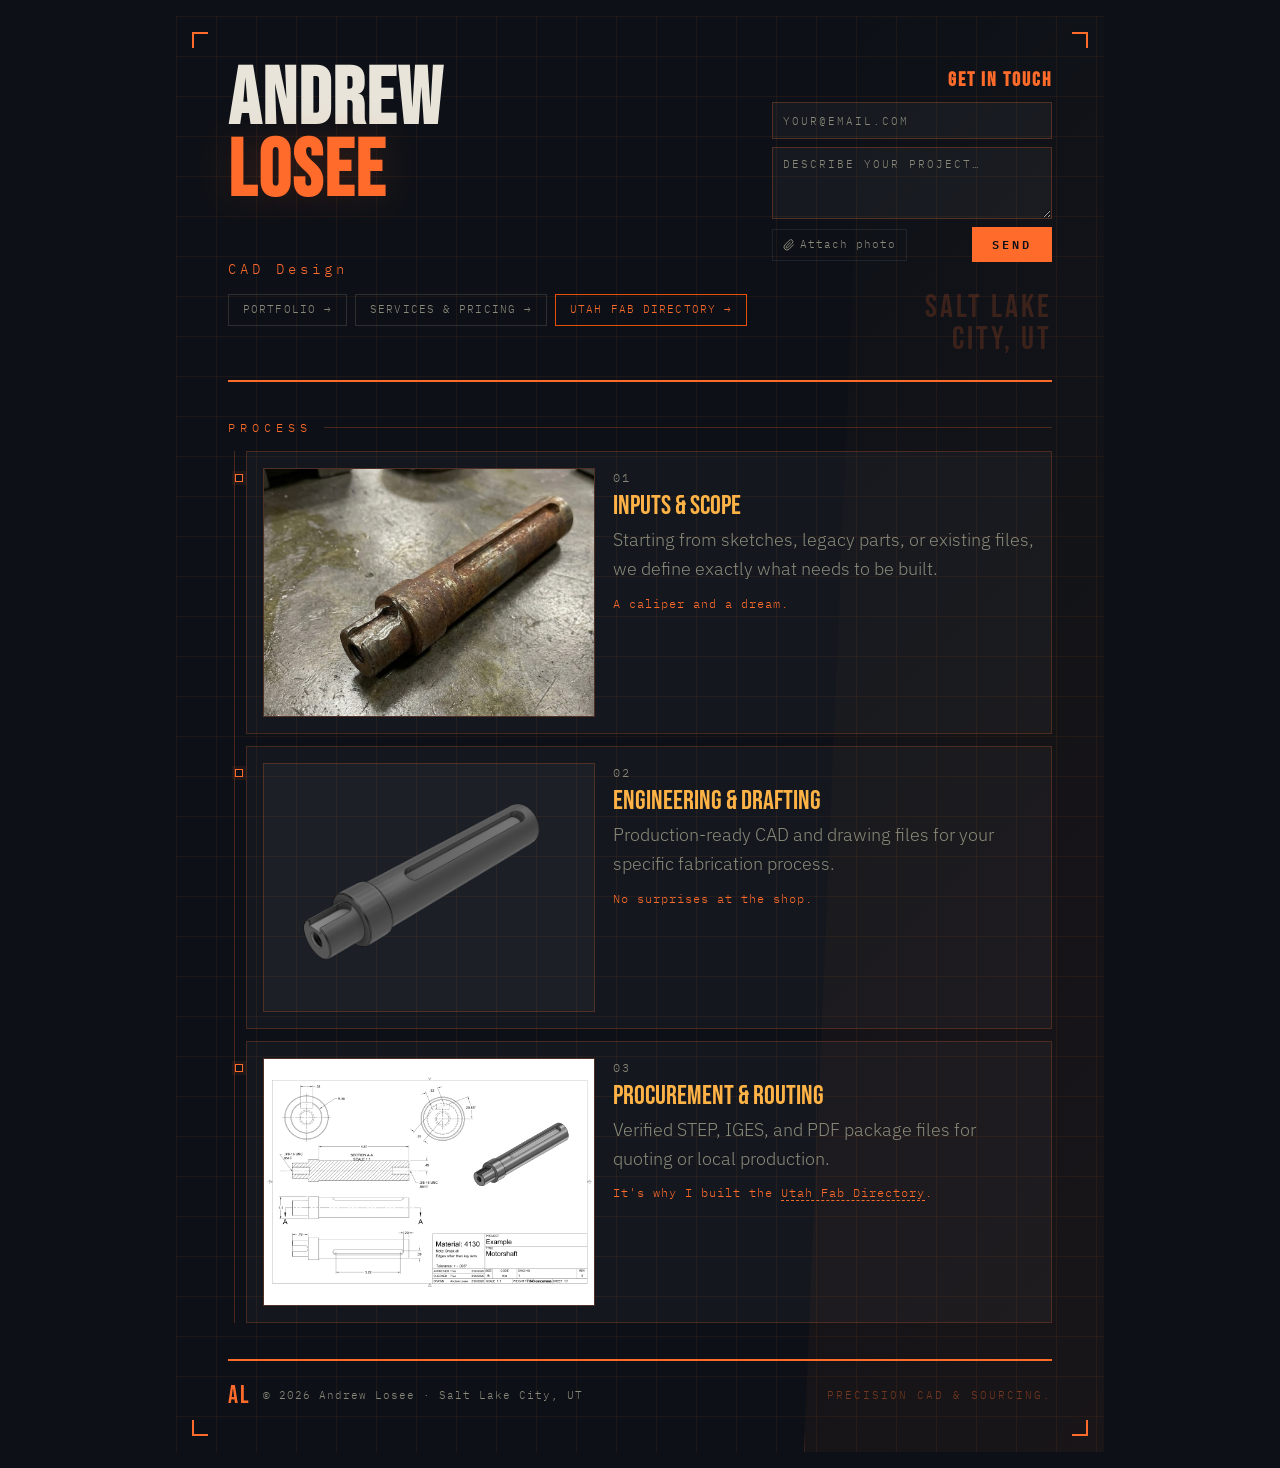
==== commit 747c7578: "making pricing changes, descriptions, and flyer" ====
--- a/docs/index.html
+++ b/docs/index.html
@@ -147,7 +147,7 @@
             <div class="timeline-content">
               <div class="step-num">03</div>
               <div class="step-title">Procurement &amp; Routing</div>
-              <div class="step-desc">Verified STEP, IGES, and PDF packages for fast quoting and reliable local production.</div>
+              <div class="step-desc">Verified STEP, IGES, and PDF package files for quoting or local production.</div>
               <div class="step-caption">It's why I built the <a href="/directory/" class="inline-link">Utah Fab Directory</a>.</div>
             </div>
           </article>
--- a/docs/css/site.css
+++ b/docs/css/site.css
@@ -133,7 +133,7 @@
   font-size: var(--fs-base);
   color: var(--orange);
   letter-spacing: 4px;
-  margin-top: 10px;
+  margin-top: 50px;
 }
 
 .badge {
@@ -143,7 +143,7 @@
   font-size: var(--fs-lg);
   letter-spacing: 2px;
   padding: 6px 14px;
-  border-radius: var(--radius);
+  bo21rder-radius: var(--radius);
   white-space: nowrap;
   flex-shrink: 0;
 }
